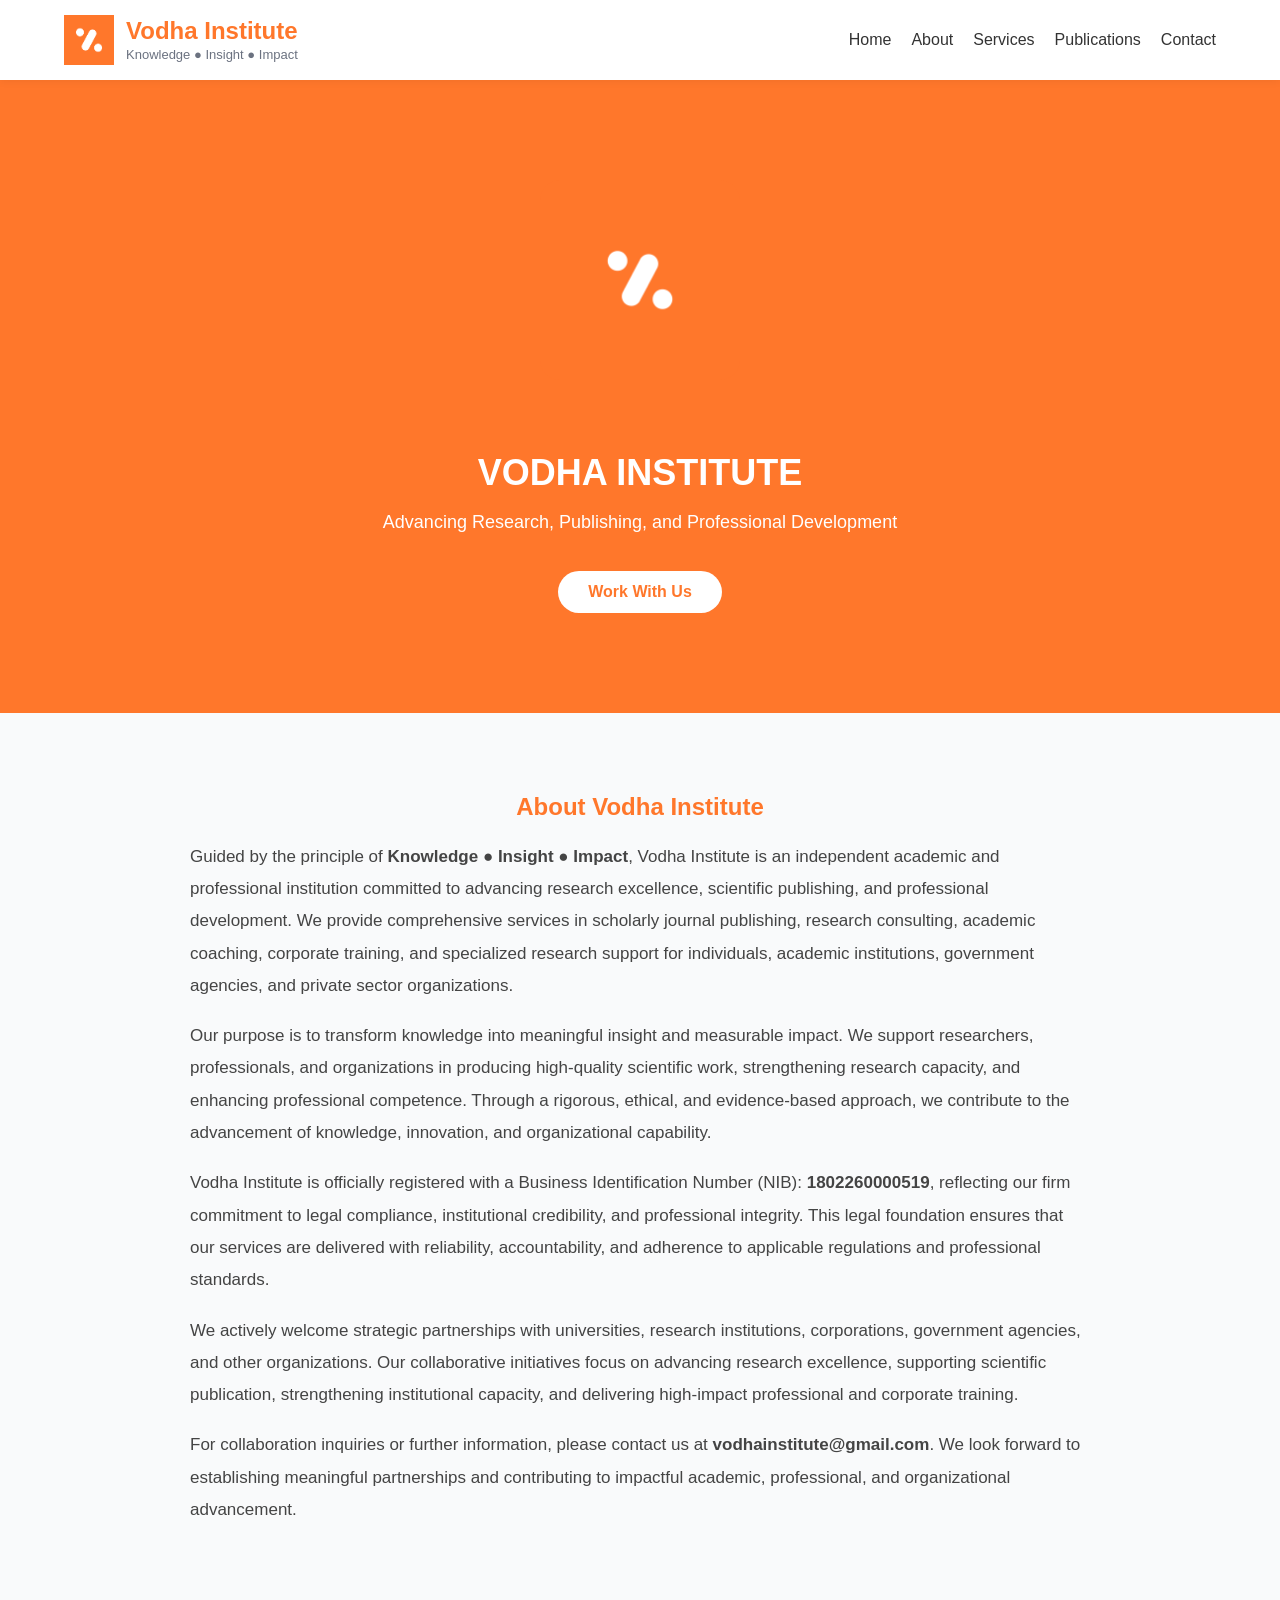
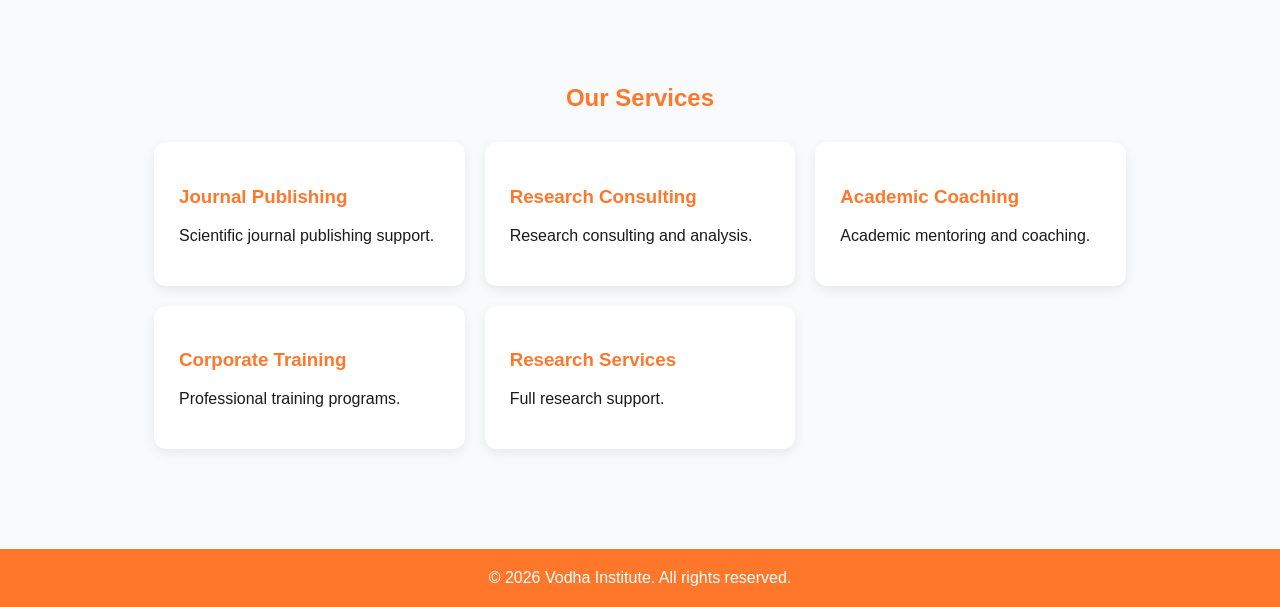
==== index.html @ 7dea30b2 "Update index.html" ====
<!DOCTYPE html>
<html lang="en">

<head>

<meta charset="UTF-8">
<meta name="viewport" content="width=device-width, initial-scale=1.0">

<title>Vodha Institute</title>

<style>

:root{
--primary:#ff772b;
--primary-light:#ff9a5c;
--light:#f9fafb;
--gray:#6b7280;
}

*{
box-sizing:border-box;
}

body{
margin:0;
font-family:'Segoe UI',sans-serif;
background:var(--light);
color:#1a1a1a;
overflow-x:hidden;
}

/* HEADER */

header{
background:white;
padding:15px 5%;
display:flex;
justify-content:space-between;
align-items:center;
box-shadow:0 2px 8px rgba(0,0,0,0.05);
position:sticky;
top:0;
z-index:1000;
}

.logo{
display:flex;
align-items:center;
gap:12px;
}

.logo img{
height:50px;
}

.logo-text span{
font-size:24px;
font-weight:bold;
color:var(--primary);
}

.logo-text small{
font-size:13px;
color:var(--gray);
}

/* NAV */

nav{
display:flex;
gap:20px;
}

nav a{
text-decoration:none;
color:#333;
font-weight:500;
transition:0.3s;
}

nav a:hover{
color:var(--primary);
}

/* MOBILE MENU */

.menu-toggle{
display:none;
font-size:28px;
cursor:pointer;
color:var(--primary);
}

@media(max-width:768px){

.menu-toggle{
display:block;
}

nav{
position:absolute;
top:70px;
right:20px;
background:white;
flex-direction:column;
width:220px;
border-radius:10px;
box-shadow:0 8px 25px rgba(0,0,0,0.15);
max-height:0;
overflow:hidden;
opacity:0;
transition:0.3s;
}

nav.show{
max-height:400px;
opacity:1;
}

nav a{
padding:12px;
border-bottom:1px solid #eee;
}

}

/* HERO */

.hero{

background:#ff772b;

color:white;

text-align:center;

padding:100px 20px;

}

.hero-logo{

width:200px;

margin-bottom:38px;

background:#ff772b;

padding:38px;

border-radius:20px;

}
.hero h1{
font-size:36px;
margin-bottom:10px;
}

.hero p{
font-size:18px;
}

.hero-btn{
display:inline-block;
margin-top:20px;
padding:12px 30px;
background:white;
color:var(--primary);
border-radius:30px;
text-decoration:none;
font-weight:bold;
transition:0.3s;
}

.hero-btn:hover{
transform:translateY(-3px);
box-shadow:0 8px 20px rgba(0,0,0,0.2);
}

/* SECTION */

.section{
padding:60px 5%;
max-width:1100px;
margin:auto;
}

/* ABOUT */

.about{
max-width:900px;
margin:auto;
text-align:left;
line-height:1.9;
color:#444;
font-size:17px;
}

.about p{
margin-bottom:18px;
}

/* SERVICES */

.cards{
display:grid;
grid-template-columns:repeat(auto-fit,minmax(250px,1fr));
gap:20px;
margin-top:30px;
}

.card{
background:white;
padding:25px;
border-radius:12px;
box-shadow:0 4px 12px rgba(0,0,0,0.08);
transition:0.3s;
}

.card:hover{
transform:translateY(-5px);
box-shadow:0 10px 25px rgba(0,0,0,0.15);
}

.card h3{
color:var(--primary);
}

/* FOOTER */

footer{
background:var(--primary);
color:white;
text-align:center;
padding:20px;
margin-top:40px;
}

</style>

</head>

<body>

<header>

<div class="logo">

<img src="VA_20260221_163725_0004.png">

<div class="logo-text">

<span>Vodha Institute</span><br>

<small>Knowledge ● Insight ● Impact</small>

</div>

</div>

<div class="menu-toggle" onclick="toggleMenu()">☰</div>

<nav id="navMenu">

<a href="index.html">Home</a>

<a href="about.html">About</a>

<a href="services.html">Services</a>

<a href="publications.html">Publications</a>

<a href="contact.html">Contact</a>

</nav>

</header>


<!-- HERO -->

<section class="hero">

<img src="VA_20260221_163725_0004.png" class="hero-logo">

<h1>VODHA INSTITUTE</h1>

<p>Advancing Research, Publishing, and Professional Development</p>

<a href="services.html" class="hero-btn">Work With Us</a>

</section>


<!-- ABOUT -->

<section class="section">

<h2 style="text-align:center;color:#ff772b;">About Vodha Institute</h2>

<div class="about">

<p>
Guided by the principle of <strong>Knowledge ● Insight ● Impact</strong>, Vodha Institute is an independent academic and professional institution committed to advancing research excellence, scientific publishing, and professional development. We provide comprehensive services in scholarly journal publishing, research consulting, academic coaching, corporate training, and specialized research support for individuals, academic institutions, government agencies, and private sector organizations.
</p>

<p>
Our purpose is to transform knowledge into meaningful insight and measurable impact. We support researchers, professionals, and organizations in producing high-quality scientific work, strengthening research capacity, and enhancing professional competence. Through a rigorous, ethical, and evidence-based approach, we contribute to the advancement of knowledge, innovation, and organizational capability.
</p>

<p>
Vodha Institute is officially registered with a Business Identification Number (NIB): <strong>1802260000519</strong>, reflecting our firm commitment to legal compliance, institutional credibility, and professional integrity. This legal foundation ensures that our services are delivered with reliability, accountability, and adherence to applicable regulations and professional standards.
</p>

<p>
We actively welcome strategic partnerships with universities, research institutions, corporations, government agencies, and other organizations. Our collaborative initiatives focus on advancing research excellence, supporting scientific publication, strengthening institutional capacity, and delivering high-impact professional and corporate training.
</p>

<p>
For collaboration inquiries or further information, please contact us at <strong>vodhainstitute@gmail.com</strong>. We look forward to establishing meaningful partnerships and contributing to impactful academic, professional, and organizational advancement.
</p>

</div>


</section>


<!-- SERVICES -->

<section class="section">

<h2 style="text-align:center;color:#ff772b;">Our Services</h2>

<div class="cards">

<div class="card">
<h3>Journal Publishing</h3>
<p>Scientific journal publishing support.</p>
</div>

<div class="card">
<h3>Research Consulting</h3>
<p>Research consulting and analysis.</p>
</div>

<div class="card">
<h3>Academic Coaching</h3>
<p>Academic mentoring and coaching.</p>
</div>

<div class="card">
<h3>Corporate Training</h3>
<p>Professional training programs.</p>
</div>

<div class="card">
<h3>Research Services</h3>
<p>Full research support.</p>
</div>

</div>

</section>


<footer>

© 2026 Vodha Institute. All rights reserved.

</footer>


<script>

function toggleMenu(){

document.getElementById("navMenu").classList.toggle("show");

}

</script>


</body>
</html>
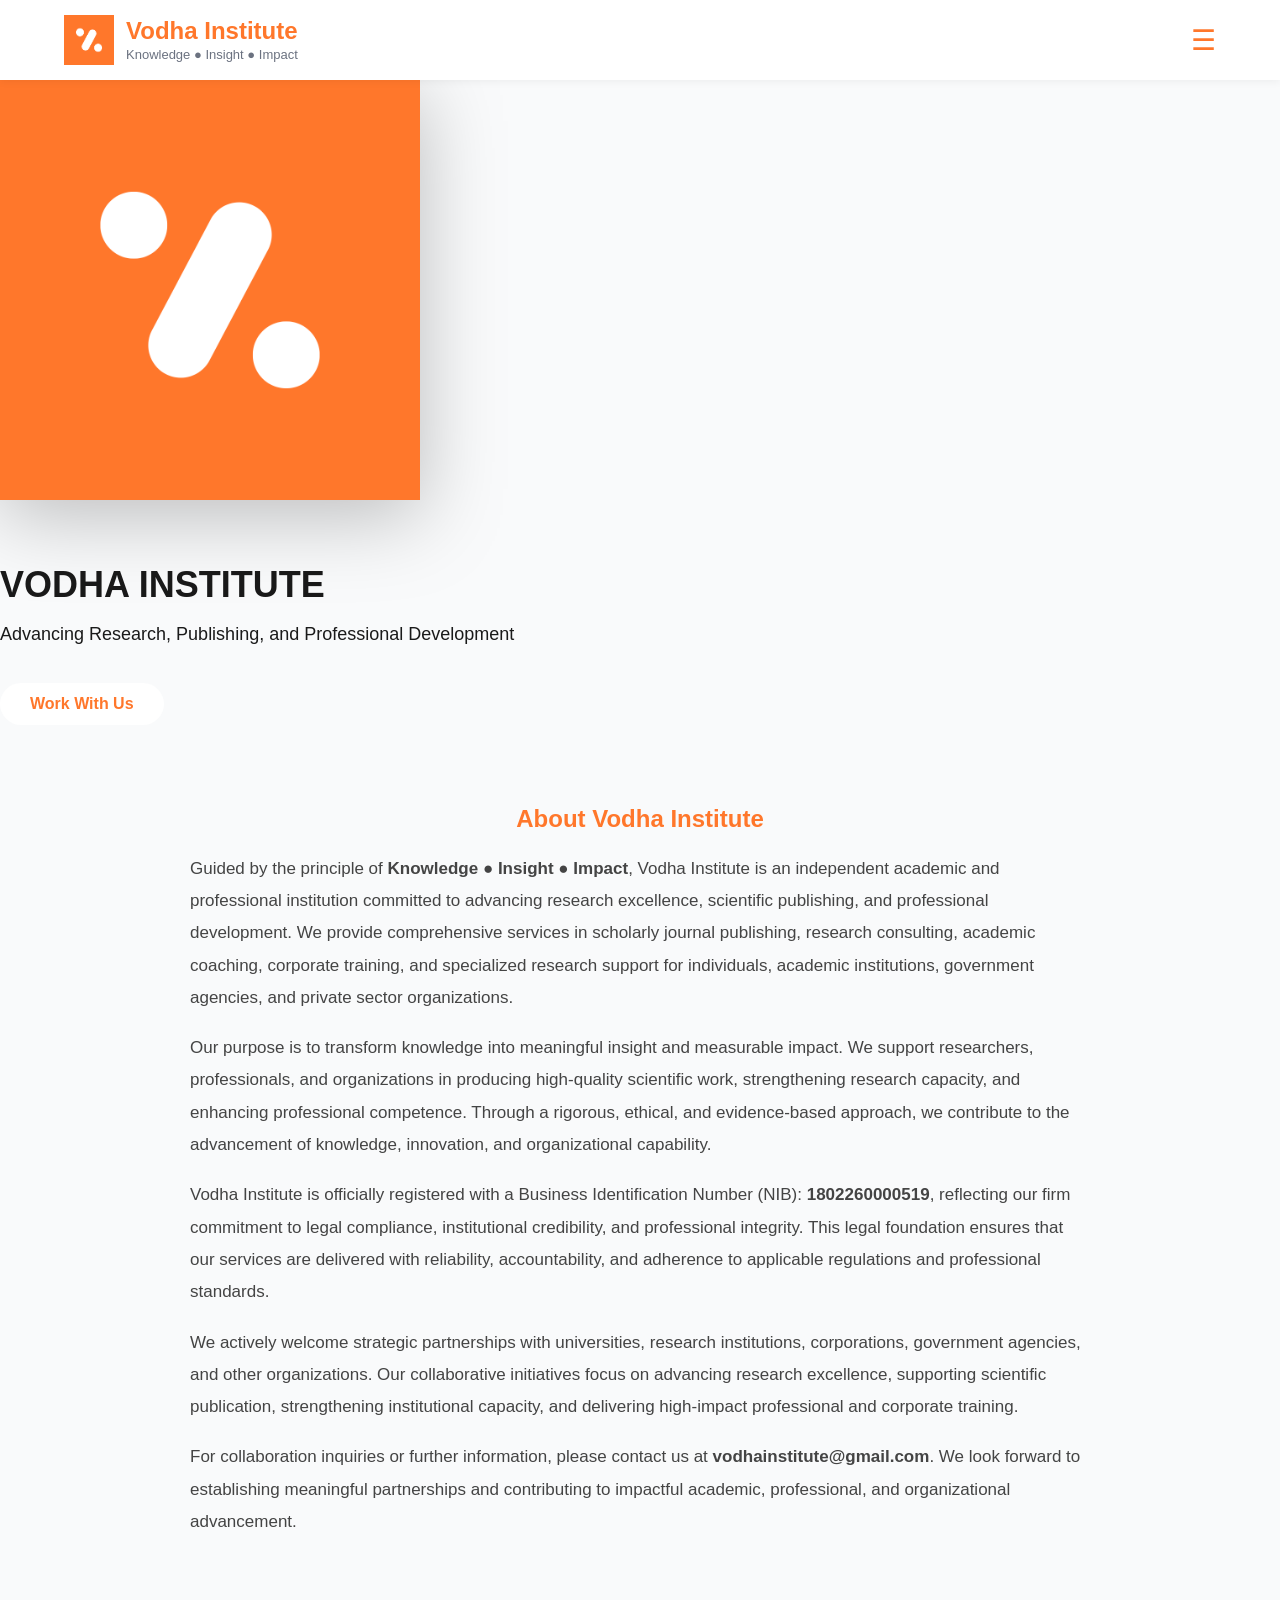
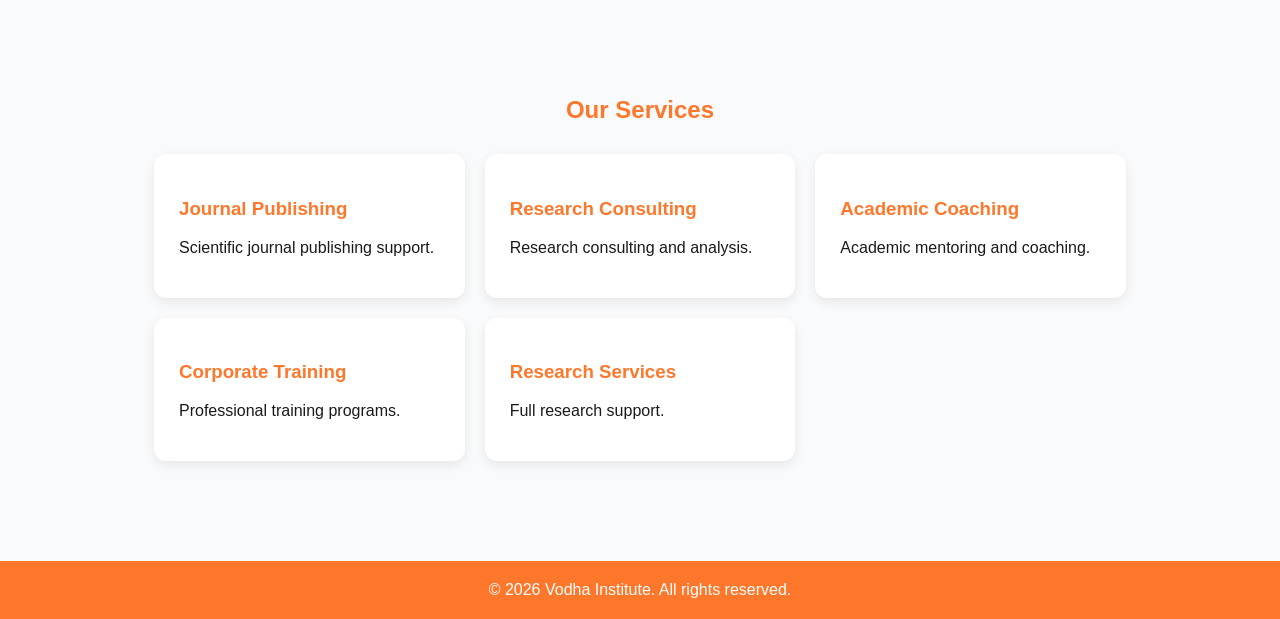
==== commit 1122c85f: "Update index.html" ====
--- a/index.html
+++ b/index.html
@@ -91,7 +91,11 @@
 color:var(--primary);
 }
 
-@media(max-width:768px){
+.hero-logo{
+
+width:240px;
+
+}
 
 .menu-toggle{
 display:block;
@@ -140,17 +144,16 @@
 
 .hero-logo{
 
-width:200px;
-
-margin-bottom:38px;
-
-background:#ff772b;
-
-padding:38px;
-
-border-radius:20px;
-
-}
+width:420px;
+
+max-width:90%;
+
+margin-bottom:30px;
+
+filter:drop-shadow(0 15px 40px rgba(0,0,0,0.25));
+
+}
+  
 .hero h1{
 font-size:36px;
 margin-bottom:10px;
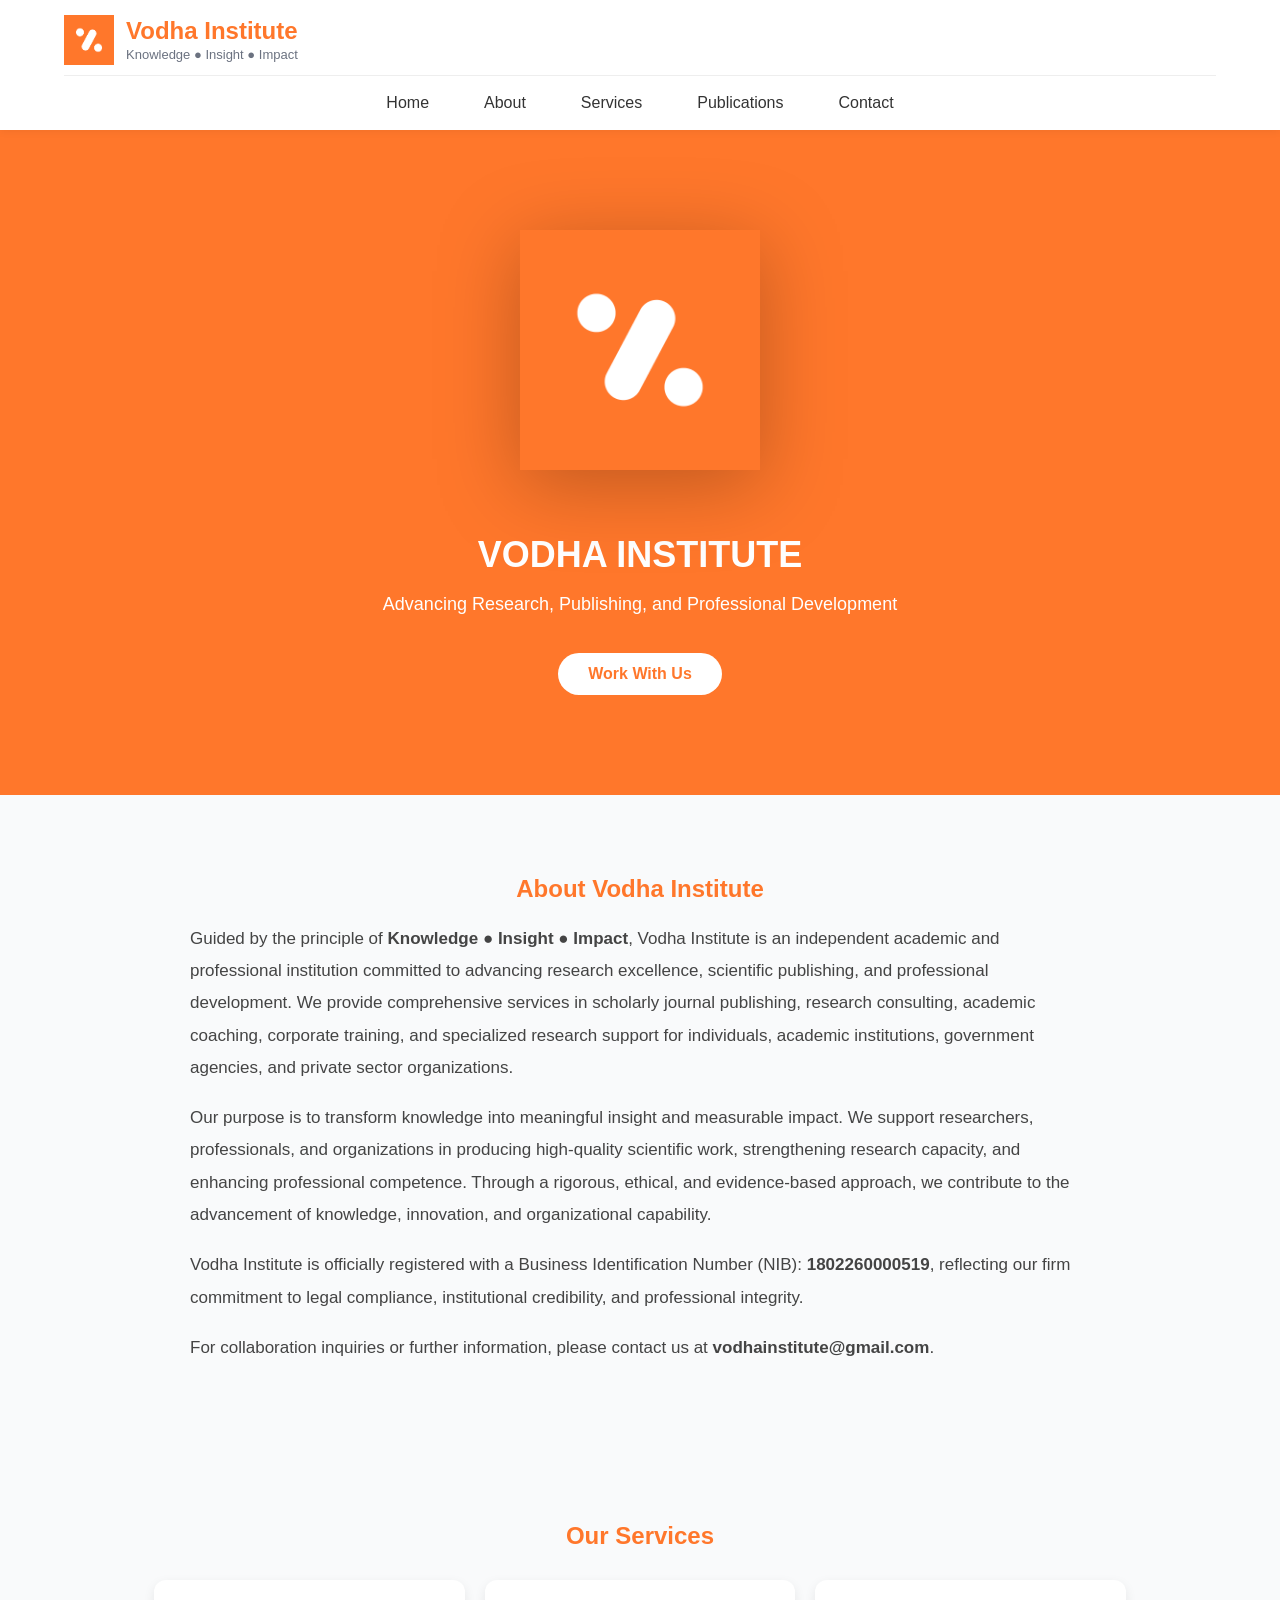
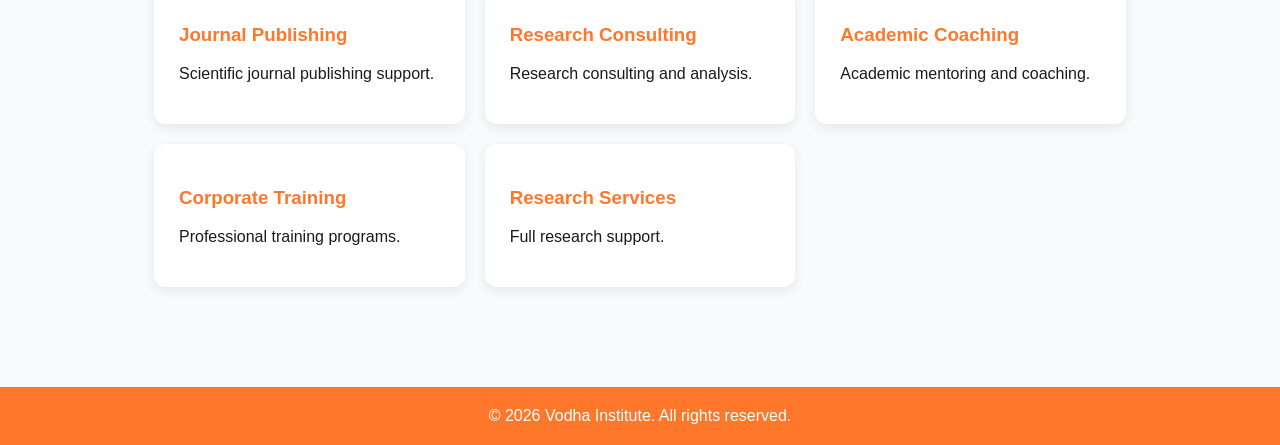
==== commit f0db4ea8: "Update index.html" ====
--- a/index.html
+++ b/index.html
@@ -33,20 +33,20 @@
 
 header{
 background:white;
-padding:15px 5%;
-display:flex;
-justify-content:space-between;
-align-items:center;
+padding:15px 5% 0 5%;
 box-shadow:0 2px 8px rgba(0,0,0,0.05);
 position:sticky;
 top:0;
 z-index:1000;
 }
 
+/* LOGO AREA */
+
 .logo{
 display:flex;
 align-items:center;
 gap:12px;
+margin-bottom:10px;
 }
 
 .logo img{
@@ -64,87 +64,66 @@
 color:var(--gray);
 }
 
-/* NAV */
+/* MENU DI BAWAH LOGO */
 
 nav{
 display:flex;
-gap:20px;
+justify-content:center;
+gap:35px;
+padding:12px 0;
+border-top:1px solid #eee;
 }
 
 nav a{
 text-decoration:none;
 color:#333;
 font-weight:500;
+padding:6px 10px;
+border-radius:6px;
 transition:0.3s;
 }
 
 nav a:hover{
+background:#fff3ec;
 color:var(--primary);
 }
 
 /* MOBILE MENU */
 
-.menu-toggle{
-display:none;
-font-size:28px;
-cursor:pointer;
-color:var(--primary);
+@media(max-width:768px){
+
+nav{
+overflow-x:auto;
+white-space:nowrap;
+justify-content:flex-start;
+gap:20px;
+padding-left:10px;
+}
+
+nav a{
+flex:0 0 auto;
+font-size:14px;
+}
+
+}
+
+/* HERO */
+
+.hero{
+
+background:#ff772b;
+
+color:white;
+
+text-align:center;
+
+padding:100px 20px;
+
 }
 
 .hero-logo{
 
 width:240px;
-
-}
-
-.menu-toggle{
-display:block;
-}
-
-nav{
-position:absolute;
-top:70px;
-right:20px;
-background:white;
-flex-direction:column;
-width:220px;
-border-radius:10px;
-box-shadow:0 8px 25px rgba(0,0,0,0.15);
-max-height:0;
-overflow:hidden;
-opacity:0;
-transition:0.3s;
-}
-
-nav.show{
-max-height:400px;
-opacity:1;
-}
-
-nav a{
-padding:12px;
-border-bottom:1px solid #eee;
-}
-
-}
-
-/* HERO */
-
-.hero{
-
-background:#ff772b;
-
-color:white;
-
-text-align:center;
-
-padding:100px 20px;
-
-}
-
-.hero-logo{
-
-width:420px;
 
 max-width:90%;
 
@@ -261,9 +240,7 @@
 
 </div>
 
-<div class="menu-toggle" onclick="toggleMenu()">☰</div>
-
-<nav id="navMenu">
+<nav>
 
 <a href="index.html">Home</a>
 
@@ -312,19 +289,14 @@
 </p>
 
 <p>
-Vodha Institute is officially registered with a Business Identification Number (NIB): <strong>1802260000519</strong>, reflecting our firm commitment to legal compliance, institutional credibility, and professional integrity. This legal foundation ensures that our services are delivered with reliability, accountability, and adherence to applicable regulations and professional standards.
+Vodha Institute is officially registered with a Business Identification Number (NIB): <strong>1802260000519</strong>, reflecting our firm commitment to legal compliance, institutional credibility, and professional integrity.
 </p>
 
 <p>
-We actively welcome strategic partnerships with universities, research institutions, corporations, government agencies, and other organizations. Our collaborative initiatives focus on advancing research excellence, supporting scientific publication, strengthening institutional capacity, and delivering high-impact professional and corporate training.
+For collaboration inquiries or further information, please contact us at <strong>vodhainstitute@gmail.com</strong>.
 </p>
 
-<p>
-For collaboration inquiries or further information, please contact us at <strong>vodhainstitute@gmail.com</strong>. We look forward to establishing meaningful partnerships and contributing to impactful academic, professional, and organizational advancement.
-</p>
-
-</div>
-
+</div>
 
 </section>
 
@@ -374,16 +346,5 @@
 </footer>
 
 
-<script>
-
-function toggleMenu(){
-
-document.getElementById("navMenu").classList.toggle("show");
-
-}
-
-</script>
-
-
 </body>
 </html>
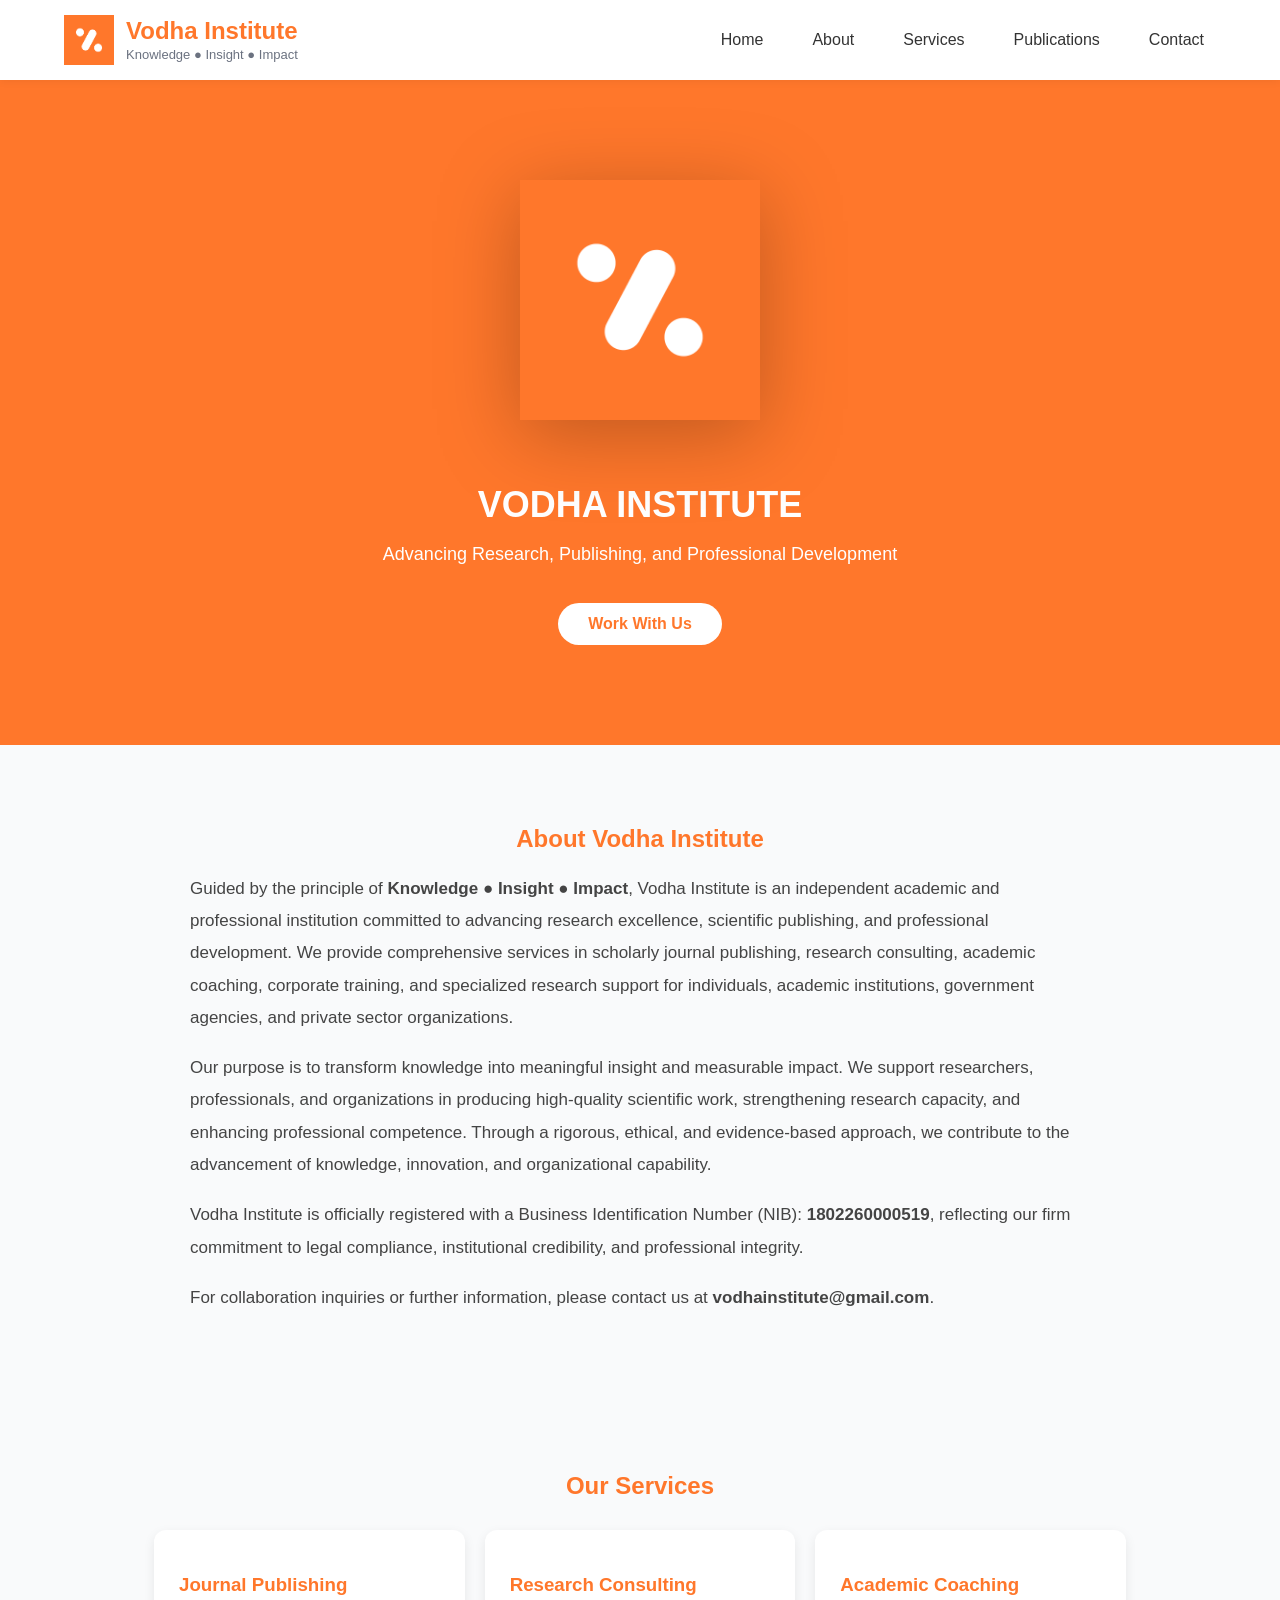
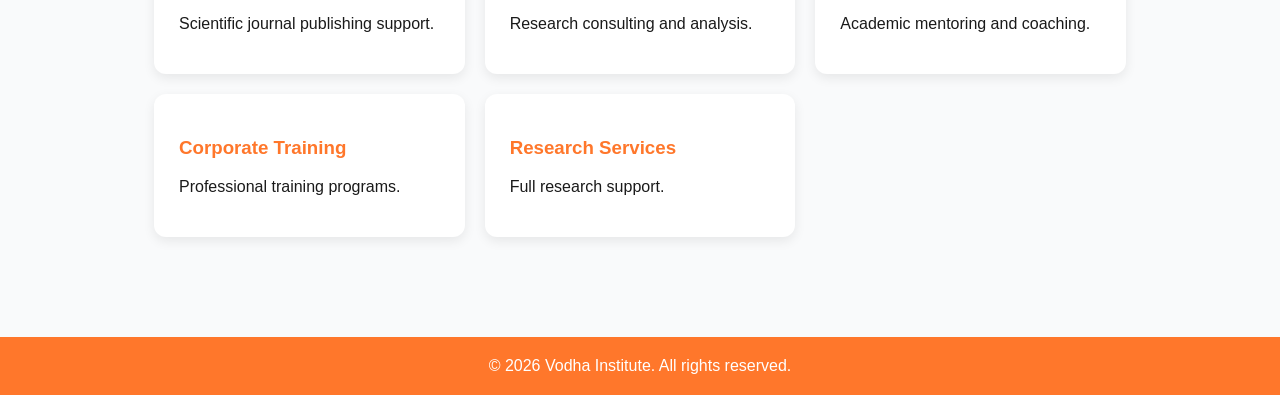
==== commit 462fda64: "Update index.html" ====
--- a/index.html
+++ b/index.html
@@ -33,20 +33,21 @@
 
 header{
 background:white;
-padding:15px 5% 0 5%;
+padding:15px 5%;
+display:flex;
+justify-content:space-between;
+align-items:center;
+flex-wrap:wrap;
 box-shadow:0 2px 8px rgba(0,0,0,0.05);
 position:sticky;
 top:0;
 z-index:1000;
 }
 
-/* LOGO AREA */
-
 .logo{
 display:flex;
 align-items:center;
 gap:12px;
-margin-bottom:10px;
 }
 
 .logo img{
@@ -64,21 +65,18 @@
 color:var(--gray);
 }
 
-/* MENU DI BAWAH LOGO */
+/* NAVIGATION — sama seperti About */
 
 nav{
 display:flex;
-justify-content:center;
-gap:35px;
-padding:12px 0;
-border-top:1px solid #eee;
+gap:25px;
 }
 
 nav a{
 text-decoration:none;
 color:#333;
 font-weight:500;
-padding:6px 10px;
+padding:8px 12px;
 border-radius:6px;
 transition:0.3s;
 }
@@ -88,21 +86,24 @@
 color:var(--primary);
 }
 
-/* MOBILE MENU */
+/* MOBILE */
 
 @media(max-width:768px){
 
+header{
+flex-direction:column;
+align-items:flex-start;
+}
+
 nav{
+width:100%;
 overflow-x:auto;
 white-space:nowrap;
-justify-content:flex-start;
-gap:20px;
-padding-left:10px;
+margin-top:10px;
 }
 
 nav a{
-flex:0 0 auto;
-font-size:14px;
+display:inline-block;
 }
 
 }
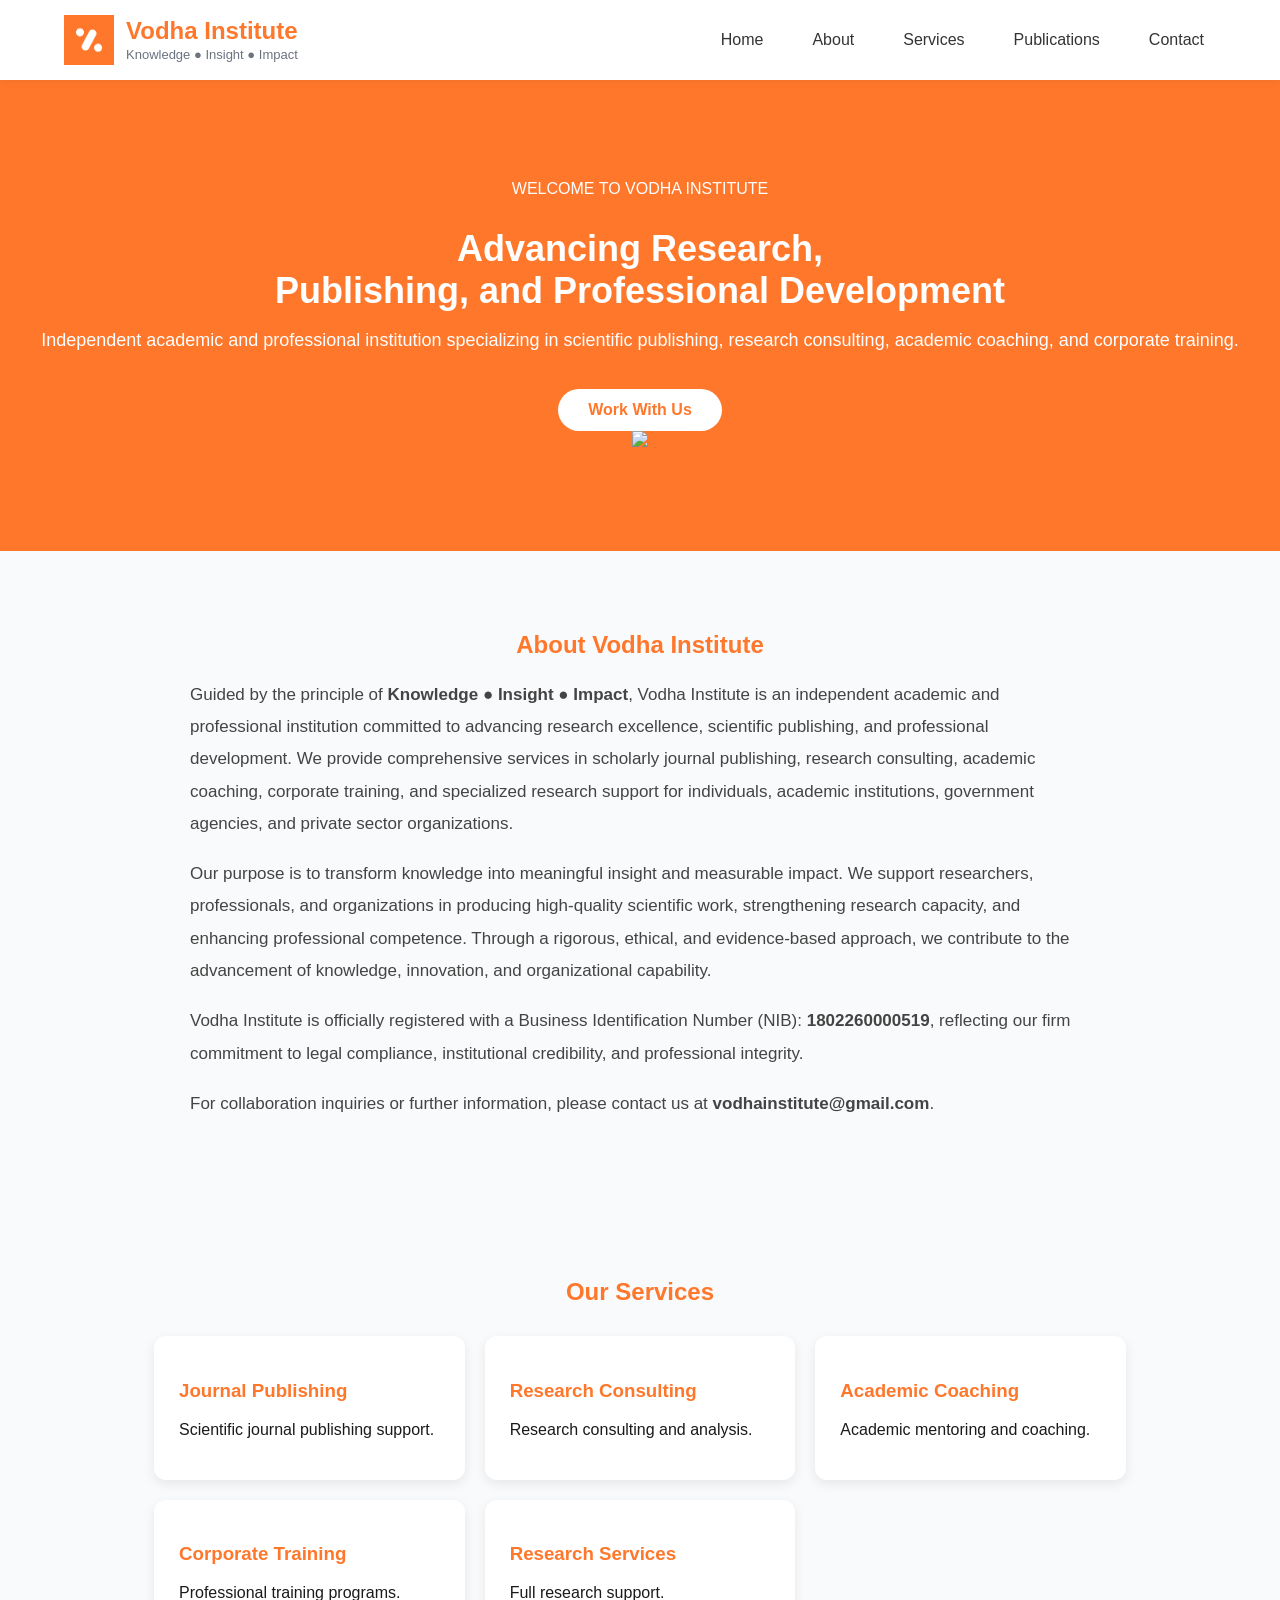
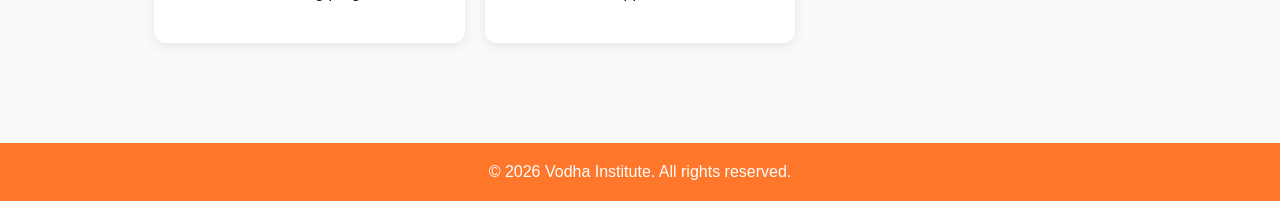
==== commit 842536ce: "Update index.html" ====
--- a/index.html
+++ b/index.html
@@ -262,13 +262,37 @@
 
 <section class="hero">
 
-<img src="VA_20260221_163725_0004.png" class="hero-logo">
-
-<h1>VODHA INSTITUTE</h1>
-
-<p>Advancing Research, Publishing, and Professional Development</p>
-
-<a href="services.html" class="hero-btn">Work With Us</a>
+<div class="hero-container">
+
+<div class="hero-text">
+
+<div class="hero-badge">
+WELCOME TO VODHA INSTITUTE
+</div>
+
+<h1>
+Advancing Research,<br>
+Publishing, and Professional Development
+</h1>
+
+<p>
+Independent academic and professional institution specializing in scientific publishing,
+research consulting, academic coaching, and corporate training.
+</p>
+
+<a href="services.html" class="hero-btn">
+Work With Us
+</a>
+
+</div>
+
+<div class="hero-image">
+
+<img src="file_000000000d4487209b2a8c4....jpg">
+
+</div>
+
+</div>
 
 </section>
 
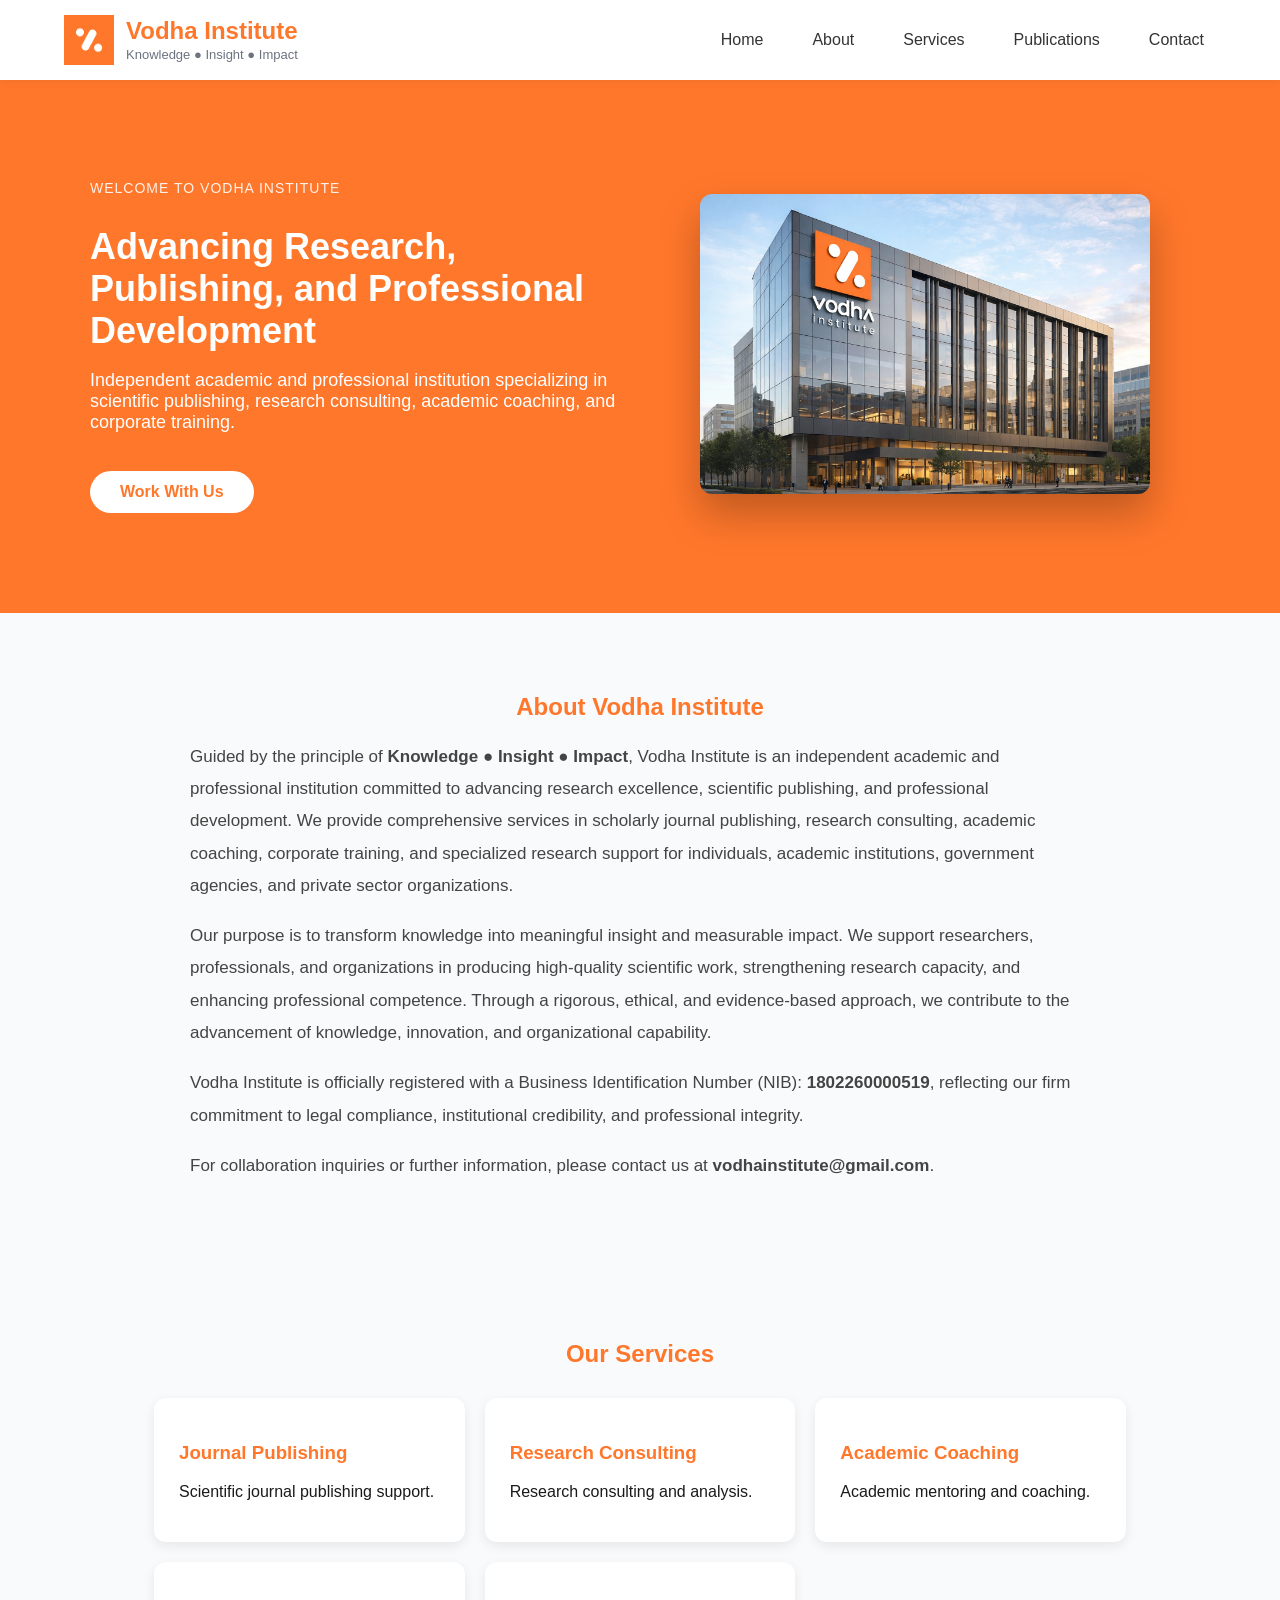
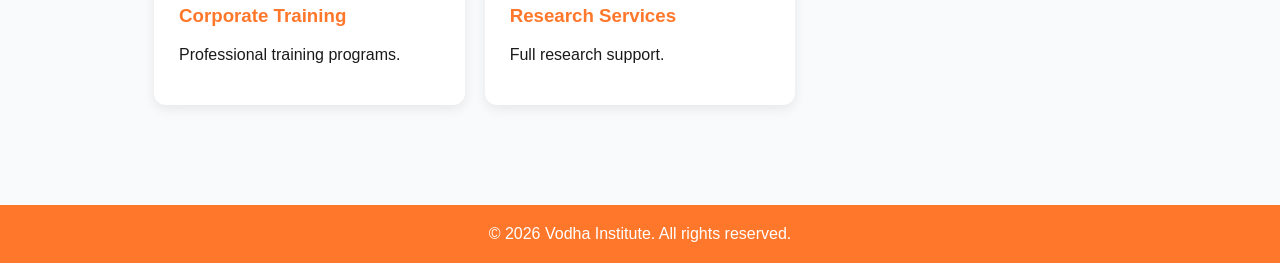
==== commit 175f90b9: "Update index.html" ====
--- a/index.html
+++ b/index.html
@@ -160,6 +160,59 @@
 box-shadow:0 8px 20px rgba(0,0,0,0.2);
 }
 
+/* HERO LAYOUT — TAMBAHAN SAJA */
+
+.hero-container{
+display:flex;
+align-items:center;
+justify-content:space-between;
+gap:40px;
+max-width:1100px;
+margin:auto;
+flex-wrap:wrap;
+}
+
+.hero-text{
+flex:1;
+min-width:300px;
+text-align:left;
+}
+
+.hero-image{
+flex:1;
+min-width:300px;
+text-align:center;
+}
+
+.hero-image img{
+width:100%;
+max-width:450px;
+border-radius:12px;
+box-shadow:0 20px 40px rgba(0,0,0,0.25);
+}
+
+.hero-badge{
+font-size:14px;
+letter-spacing:1px;
+margin-bottom:10px;
+opacity:0.9;
+}
+
+/* MOBILE */
+
+@media(max-width:768px){
+
+.hero-container{
+flex-direction:column;
+text-align:center;
+}
+
+.hero-text{
+text-align:center;
+}
+
+}
+
 /* SECTION */
 
 .section{
@@ -286,14 +339,11 @@
 
 </div>
 
+
 <div class="hero-image">
-
-<img src="file_000000000d4487209b2a8c4....jpg">
-
-</div>
-
-</div>
-
+<img src="BUILD.png" alt="Vodha Institute Building">
+</div>
+  
 </section>
 
 
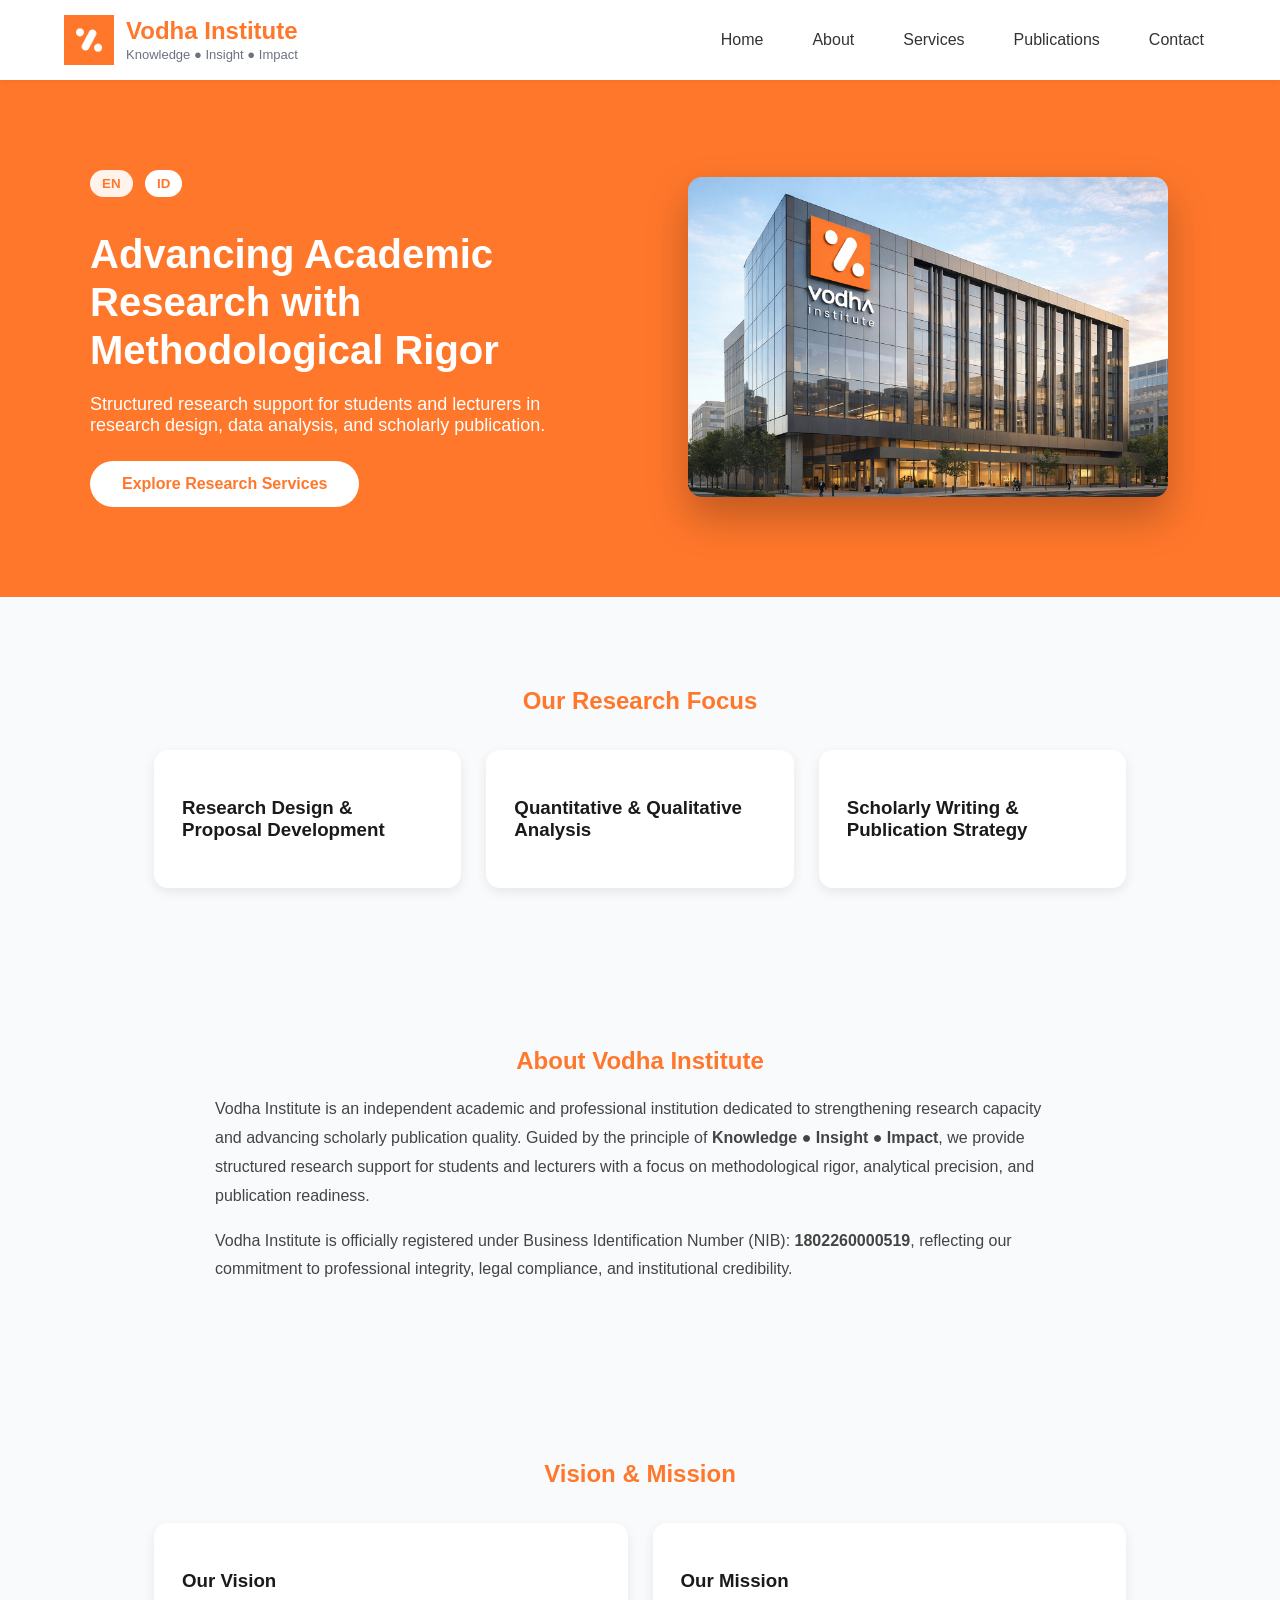
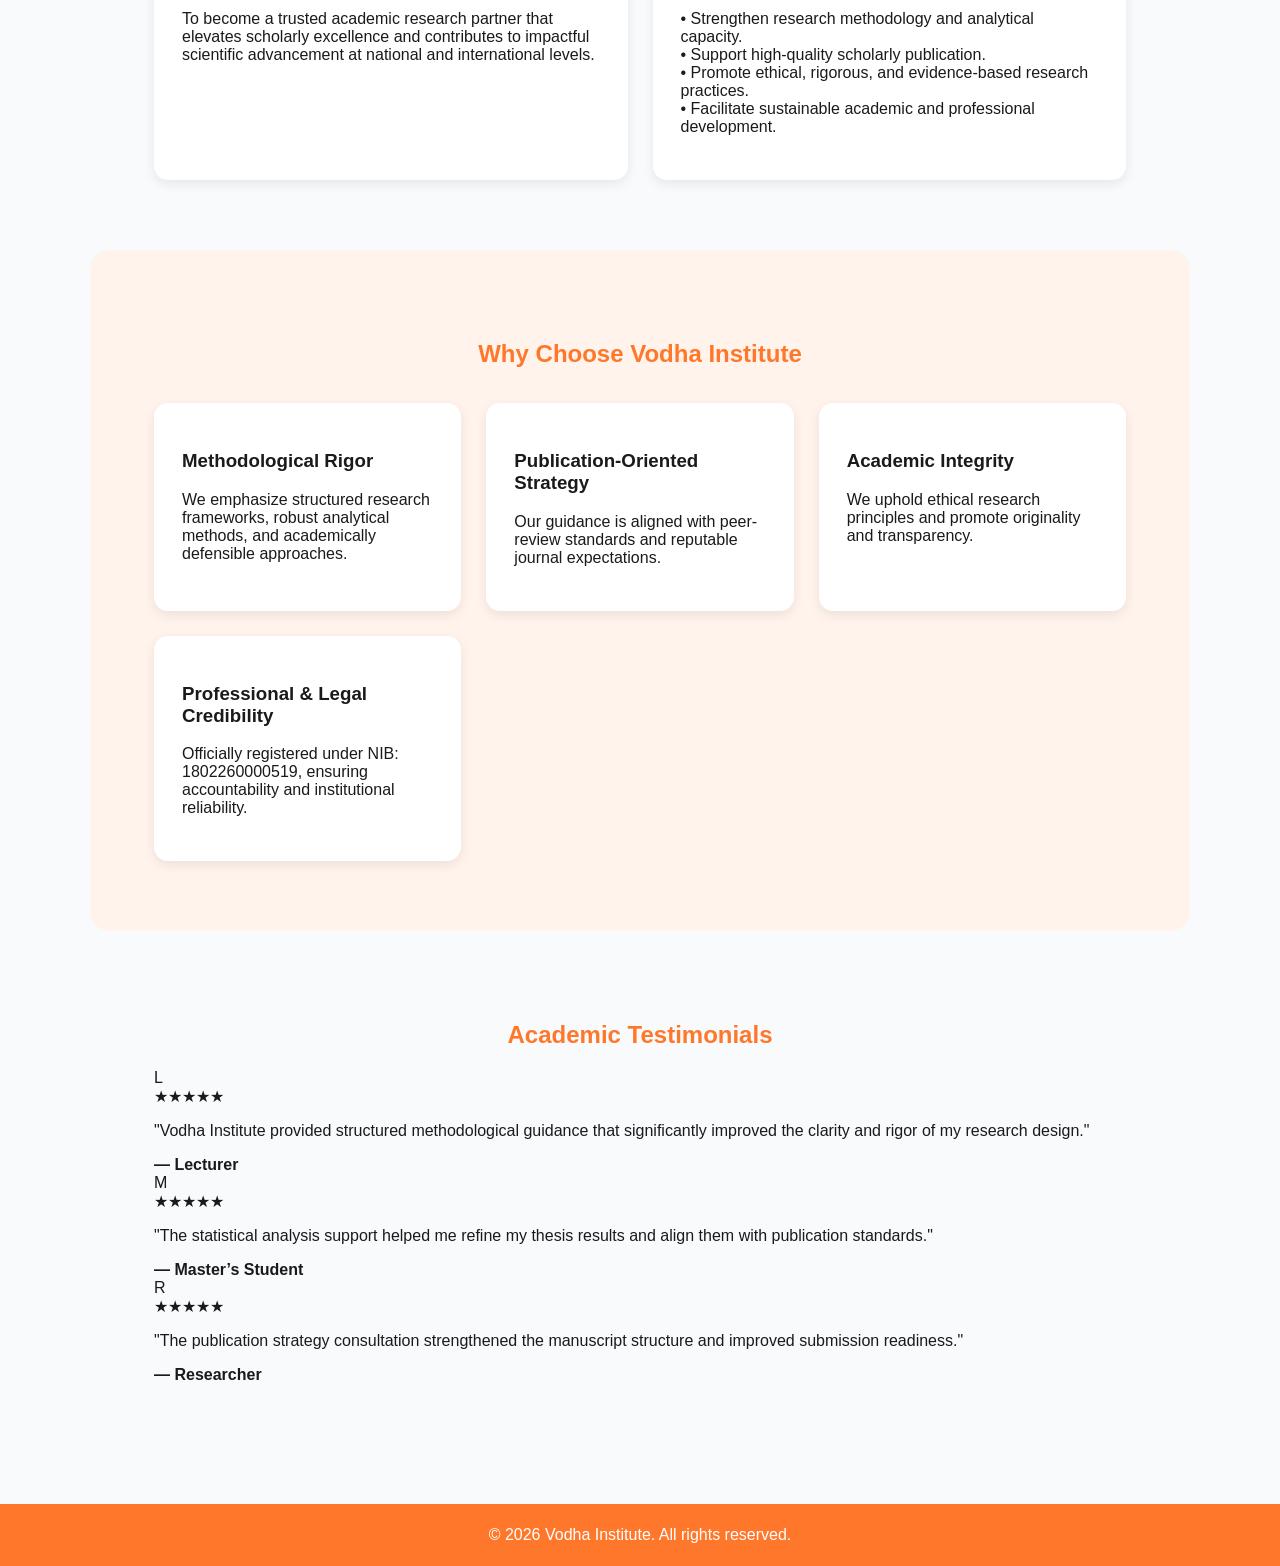
==== commit 4d4b142f: "Update index.html" ====
--- a/index.html
+++ b/index.html
@@ -5,31 +5,26 @@
 
 <meta charset="UTF-8">
 <meta name="viewport" content="width=device-width, initial-scale=1.0">
-
 <title>Vodha Institute</title>
 
 <style>
 
 :root{
 --primary:#ff772b;
---primary-light:#ff9a5c;
 --light:#f9fafb;
 --gray:#6b7280;
 }
 
-*{
-box-sizing:border-box;
-}
+*{box-sizing:border-box;}
 
 body{
 margin:0;
 font-family:'Segoe UI',sans-serif;
 background:var(--light);
 color:#1a1a1a;
-overflow-x:hidden;
-}
-
-/* HEADER */
+}
+
+/* HEADER (TIDAK DIUBAH) */
 
 header{
 background:white;
@@ -50,9 +45,7 @@
 gap:12px;
 }
 
-.logo img{
-height:50px;
-}
+.logo img{height:50px;}
 
 .logo-text span{
 font-size:24px;
@@ -64,8 +57,6 @@
 font-size:13px;
 color:var(--gray);
 }
-
-/* NAVIGATION — sama seperti About */
 
 nav{
 display:flex;
@@ -78,7 +69,6 @@
 font-weight:500;
 padding:8px 12px;
 border-radius:6px;
-transition:0.3s;
 }
 
 nav a:hover{
@@ -86,96 +76,48 @@
 color:var(--primary);
 }
 
-/* MOBILE */
-
-@media(max-width:768px){
-
-header{
-flex-direction:column;
-align-items:flex-start;
-}
-
-nav{
-width:100%;
-overflow-x:auto;
-white-space:nowrap;
-margin-top:10px;
-}
-
-nav a{
-display:inline-block;
-}
-
-}
-
 /* HERO */
 
 .hero{
-
 background:#ff772b;
-
 color:white;
-
-text-align:center;
-
-padding:100px 20px;
-
-}
-
-.hero-logo{
-
-width:240px;
-
-max-width:90%;
-
-margin-bottom:30px;
-
-filter:drop-shadow(0 15px 40px rgba(0,0,0,0.25));
-
-}
-  
+padding:90px 5%;
+}
+
+.hero-container{
+display:flex;
+align-items:center;
+justify-content:space-between;
+gap:50px;
+max-width:1100px;
+margin:auto;
+flex-wrap:wrap;
+}
+
+.hero-text{
+flex:1;
+min-width:300px;
+}
+
 .hero h1{
-font-size:36px;
-margin-bottom:10px;
+font-size:40px;
+line-height:1.2;
+margin-bottom:20px;
 }
 
 .hero p{
 font-size:18px;
+margin-bottom:25px;
 }
 
 .hero-btn{
 display:inline-block;
-margin-top:20px;
-padding:12px 30px;
+padding:14px 32px;
 background:white;
 color:var(--primary);
 border-radius:30px;
 text-decoration:none;
 font-weight:bold;
-transition:0.3s;
-}
-
-.hero-btn:hover{
-transform:translateY(-3px);
-box-shadow:0 8px 20px rgba(0,0,0,0.2);
-}
-
-/* HERO LAYOUT — TAMBAHAN SAJA */
-
-.hero-container{
-display:flex;
-align-items:center;
-justify-content:space-between;
-gap:40px;
-max-width:1100px;
-margin:auto;
-flex-wrap:wrap;
-}
-
-.hero-text{
-flex:1;
-min-width:300px;
-text-align:left;
 }
 
 .hero-image{
@@ -186,131 +128,95 @@
 
 .hero-image img{
 width:100%;
-max-width:450px;
-border-radius:12px;
+max-width:480px;
+border-radius:14px;
 box-shadow:0 20px 40px rgba(0,0,0,0.25);
 }
 
-.hero-badge{
-font-size:14px;
-letter-spacing:1px;
-margin-bottom:10px;
-opacity:0.9;
-}
-
-/* MOBILE */
-
-@media(max-width:768px){
-
-.hero-container{
-flex-direction:column;
-text-align:center;
-}
-
-.hero-text{
-text-align:center;
-}
-
+/* LANGUAGE SWITCH */
+
+.lang-switch{
+margin-bottom:15px;
+}
+
+.lang-switch button{
+background:white;
+border:none;
+color:var(--primary);
+padding:6px 12px;
+margin-right:8px;
+border-radius:20px;
+cursor:pointer;
+font-weight:600;
+}
+
+.lang-switch button.active{
+background:#fff3ec;
 }
 
 /* SECTION */
 
 .section{
-padding:60px 5%;
+padding:70px 5%;
 max-width:1100px;
 margin:auto;
 }
-
-/* ABOUT */
-
-.about{
-max-width:900px;
-margin:auto;
-text-align:left;
-line-height:1.9;
-color:#444;
-font-size:17px;
-}
-
-.about p{
-margin-bottom:18px;
-}
-
-/* SERVICES */
 
 .cards{
 display:grid;
 grid-template-columns:repeat(auto-fit,minmax(250px,1fr));
-gap:20px;
-margin-top:30px;
+gap:25px;
+margin-top:35px;
 }
 
 .card{
 background:white;
-padding:25px;
-border-radius:12px;
+padding:28px;
+border-radius:14px;
 box-shadow:0 4px 12px rgba(0,0,0,0.08);
-transition:0.3s;
-}
-
-.card:hover{
-transform:translateY(-5px);
-box-shadow:0 10px 25px rgba(0,0,0,0.15);
-}
-
-.card h3{
-color:var(--primary);
-}
-
-/* FOOTER */
+}
 
 footer{
 background:var(--primary);
 color:white;
 text-align:center;
-padding:20px;
-margin-top:40px;
-}
+padding:22px;
+margin-top:50px;
+}
+
+/* MOBILE */
+
+@media(max-width:768px){
+header{flex-direction:column;align-items:flex-start;}
+nav{width:100%;overflow-x:auto;white-space:nowrap;margin-top:10px;}
+.hero-container{flex-direction:column;text-align:center;}
+}
+
+.hidden{display:none;}
 
 </style>
-
 </head>
 
 <body>
 
 <header>
-
 <div class="logo">
-
 <img src="VA_20260221_163725_0004.png">
-
 <div class="logo-text">
-
 <span>Vodha Institute</span><br>
-
 <small>Knowledge ● Insight ● Impact</small>
-
-</div>
-
+</div>
 </div>
 
 <nav>
-
 <a href="index.html">Home</a>
-
 <a href="about.html">About</a>
-
 <a href="services.html">Services</a>
-
 <a href="publications.html">Publications</a>
-
 <a href="contact.html">Contact</a>
-
 </nav>
-
 </header>
 
-
 <!-- HERO -->
 
 <section class="hero">
@@ -319,107 +225,346 @@
 
 <div class="hero-text">
 
-<div class="hero-badge">
-WELCOME TO VODHA INSTITUTE
-</div>
-
-<h1>
-Advancing Research,<br>
-Publishing, and Professional Development
+<div class="lang-switch">
+<button onclick="setLang('en')" id="btn-en" class="active">EN</button>
+<button onclick="setLang('id')" id="btn-id">ID</button>
+</div>
+
+<h1 class="lang-en">
+Advancing Academic Research with Methodological Rigor
 </h1>
 
-<p>
-Independent academic and professional institution specializing in scientific publishing,
-research consulting, academic coaching, and corporate training.
-</p>
-
-<a href="services.html" class="hero-btn">
-Work With Us
+<h1 class="lang-id hidden">
+Mendorong Riset Akademik dengan Ketelitian Metodologis
+</h1>
+
+<p class="lang-en">
+Structured research support for students and lecturers in research design,
+data analysis, and scholarly publication.
+</p>
+
+<p class="lang-id hidden">
+Pendampingan riset terstruktur bagi mahasiswa dan dosen dalam desain penelitian,
+analisis data, dan publikasi ilmiah.
+</p>
+
+<a href="services.html" class="hero-btn lang-en">
+Explore Research Services
 </a>
 
-</div>
-
+<a href="services.html" class="hero-btn lang-id hidden">
+Lihat Layanan Riset
+</a>
+
+</div>
 
 <div class="hero-image">
-<img src="BUILD.png" alt="Vodha Institute Building">
+<img src="BUILD.png">
+</div>
+
+</div>
+</section>
+
+<!-- RESEARCH FOCUS -->
+
+<section class="section">
+
+<h2 class="lang-en" style="text-align:center;color:#ff772b;">
+Our Research Focus
+</h2>
+
+<h2 class="lang-id hidden" style="text-align:center;color:#ff772b;">
+Fokus Layanan Riset
+</h2>
+
+<div class="cards">
+
+<div class="card">
+<h3 class="lang-en">Research Design & Proposal Development</h3>
+<h3 class="lang-id hidden">Desain & Proposal Penelitian</h3>
+</div>
+
+<div class="card">
+<h3 class="lang-en">Quantitative & Qualitative Analysis</h3>
+<h3 class="lang-id hidden">Analisis Kuantitatif & Kualitatif</h3>
+</div>
+
+<div class="card">
+<h3 class="lang-en">Scholarly Writing & Publication Strategy</h3>
+<h3 class="lang-id hidden">Penulisan Ilmiah & Strategi Publikasi</h3>
+</div>
+
+</div>
+
+</section>
+
+  <!-- ABOUT SECTION -->
+
+<section class="section">
+
+<h2 class="lang-en" style="text-align:center;color:#ff772b;">
+About Vodha Institute
+</h2>
+
+<h2 class="lang-id hidden" style="text-align:center;color:#ff772b;">
+Tentang Vodha Institute
+</h2>
+
+<div class="about" style="max-width:850px;margin:auto;line-height:1.8;color:#444;">
+
+<p class="lang-en">
+Vodha Institute is an independent academic and professional institution 
+dedicated to strengthening research capacity and advancing scholarly publication quality. 
+Guided by the principle of <strong>Knowledge ● Insight ● Impact</strong>, 
+we provide structured research support for students and lecturers 
+with a focus on methodological rigor, analytical precision, and publication readiness.
+</p>
+
+<p class="lang-id hidden">
+Vodha Institute adalah institusi akademik dan profesional independen 
+yang berfokus pada penguatan kapasitas riset dan peningkatan kualitas publikasi ilmiah. 
+Berlandaskan prinsip <strong>Knowledge ● Insight ● Impact</strong>, 
+kami menyediakan pendampingan riset terstruktur bagi mahasiswa dan dosen 
+dengan pendekatan metodologis yang sistematis, analisis yang presisi, dan kesiapan publikasi.
+</p>
+
+<p class="lang-en">
+Vodha Institute is officially registered under Business Identification Number (NIB): 
+<strong>1802260000519</strong>, reflecting our commitment to professional integrity, 
+legal compliance, and institutional credibility.
+</p>
+
+<p class="lang-id hidden">
+Vodha Institute telah terdaftar secara resmi dengan Nomor Induk Berusaha (NIB): 
+<strong>1802260000519</strong>, sebagai bentuk komitmen terhadap integritas profesional, 
+kepatuhan hukum, dan kredibilitas institusional.
+</p>
+
+</div>
+
+</section>
+
+<!-- VISION & MISSION -->
+
+<section class="section">
+
+<h2 class="lang-en" style="text-align:center;color:#ff772b;">
+Vision & Mission
+</h2>
+
+<h2 class="lang-id hidden" style="text-align:center;color:#ff772b;">
+Visi & Misi
+</h2>
+
+<div class="cards">
+
+<div class="card">
+
+<h3 class="lang-en">Our Vision</h3>
+<h3 class="lang-id hidden">Visi Kami</h3>
+
+<p class="lang-en">
+To become a trusted academic research partner that elevates scholarly excellence 
+and contributes to impactful scientific advancement at national and international levels.
+</p>
+
+<p class="lang-id hidden">
+Menjadi mitra riset akademik terpercaya yang meningkatkan keunggulan ilmiah 
+dan berkontribusi terhadap kemajuan pengetahuan yang berdampak di tingkat nasional maupun internasional.
+</p>
+
+</div>
+
+<div class="card">
+
+<h3 class="lang-en">Our Mission</h3>
+<h3 class="lang-id hidden">Misi Kami</h3>
+
+<p class="lang-en">
+• Strengthen research methodology and analytical capacity.<br>
+• Support high-quality scholarly publication.<br>
+• Promote ethical, rigorous, and evidence-based research practices.<br>
+• Facilitate sustainable academic and professional development.
+</p>
+
+<p class="lang-id hidden">
+• Memperkuat metodologi dan kapasitas analisis penelitian.<br>
+• Mendukung publikasi ilmiah berkualitas tinggi.<br>
+• Mendorong praktik riset yang etis, sistematis, dan berbasis bukti.<br>
+• Memfasilitasi pengembangan akademik dan profesional yang berkelanjutan.
+</p>
+
+</div>
+
+</div>
+
+</section>
+
+
+<!-- WHY CHOOSE US -->
+
+<section class="section" style="background:#fff3ec;border-radius:20px;">
+
+<h2 class="lang-en" style="text-align:center;color:#ff772b;">
+Why Choose Vodha Institute
+</h2>
+
+<h2 class="lang-id hidden" style="text-align:center;color:#ff772b;">
+Mengapa Memilih Vodha Institute
+</h2>
+
+<div class="cards">
+
+<div class="card">
+<h3 class="lang-en">Methodological Rigor</h3>
+<h3 class="lang-id hidden">Ketelitian Metodologis</h3>
+
+<p class="lang-en">
+We emphasize structured research frameworks, robust analytical methods,
+and academically defensible approaches.
+</p>
+
+<p class="lang-id hidden">
+Kami menekankan kerangka penelitian yang sistematis, metode analisis yang kuat,
+serta pendekatan yang dapat dipertanggungjawabkan secara akademik.
+</p>
+</div>
+
+<div class="card">
+<h3 class="lang-en">Publication-Oriented Strategy</h3>
+<h3 class="lang-id hidden">Berorientasi Publikasi</h3>
+
+<p class="lang-en">
+Our guidance is aligned with peer-review standards and reputable journal expectations.
+</p>
+
+<p class="lang-id hidden">
+Pendampingan kami disesuaikan dengan standar peer-review dan ekspektasi jurnal bereputasi.
+</p>
+</div>
+
+<div class="card">
+<h3 class="lang-en">Academic Integrity</h3>
+<h3 class="lang-id hidden">Integritas Akademik</h3>
+
+<p class="lang-en">
+We uphold ethical research principles and promote originality and transparency.
+</p>
+
+<p class="lang-id hidden">
+Kami menjunjung tinggi prinsip etika penelitian serta mendorong orisinalitas dan transparansi.
+</p>
+</div>
+
+<div class="card">
+<h3 class="lang-en">Professional & Legal Credibility</h3>
+<h3 class="lang-id hidden">Kredibilitas Profesional & Legal</h3>
+
+<p class="lang-en">
+Officially registered under NIB: 1802260000519, ensuring accountability and institutional reliability.
+</p>
+
+<p class="lang-id hidden">
+Terdaftar resmi dengan NIB: 1802260000519, menjamin akuntabilitas dan kredibilitas institusional.
+</p>
+</div>
+
+</div>
+
+</section>
+
+<!-- ACADEMIC TESTIMONIALS FIXED -->
+
+<section class="section">
+
+<h2 class="lang-en" style="text-align:center;color:#ff772b;">
+Academic Testimonials
+</h2>
+
+<h2 class="lang-id hidden" style="text-align:center;color:#ff772b;">
+Testimoni Akademik
+</h2>
+
+<div class="testimonial-wrapper">
+
+<div class="testimonial-slide active">
+
+<div class="testimonial-avatar">L</div>
+
+<div class="testimonial-rating">★★★★★</div>
+
+<p class="lang-en">
+"Vodha Institute provided structured methodological guidance that significantly improved the clarity and rigor of my research design."
+</p>
+
+<p class="lang-id hidden">
+"Vodha Institute memberikan pendampingan metodologis yang terstruktur sehingga desain penelitian menjadi lebih sistematis."
+</p>
+
+<strong>— Lecturer</strong>
+
+</div>
+
+
+
+<div class="testimonial-slide">
+
+<div class="testimonial-avatar">M</div>
+
+<div class="testimonial-rating">★★★★★</div>
+
+<p class="lang-en">
+"The statistical analysis support helped me refine my thesis results and align them with publication standards."
+</p>
+
+<p class="lang-id hidden">
+"Pendampingan analisis statistik membantu menyempurnakan hasil tesis sesuai standar publikasi."
+</p>
+
+<strong>— Master’s Student</strong>
+
+</div>
+
+
+
+<div class="testimonial-slide">
+
+<div class="testimonial-avatar">R</div>
+
+<div class="testimonial-rating">★★★★★</div>
+
+<p class="lang-en">
+"The publication strategy consultation strengthened the manuscript structure and improved submission readiness."
+</p>
+
+<p class="lang-id hidden">
+"Konsultasi strategi publikasi memperkuat struktur artikel dan meningkatkan kesiapan submit."
+</p>
+
+<strong>— Researcher</strong>
+
+</div>
+
 </div>
   
 </section>
 
-
-<!-- ABOUT -->
-
-<section class="section">
-
-<h2 style="text-align:center;color:#ff772b;">About Vodha Institute</h2>
-
-<div class="about">
-
-<p>
-Guided by the principle of <strong>Knowledge ● Insight ● Impact</strong>, Vodha Institute is an independent academic and professional institution committed to advancing research excellence, scientific publishing, and professional development. We provide comprehensive services in scholarly journal publishing, research consulting, academic coaching, corporate training, and specialized research support for individuals, academic institutions, government agencies, and private sector organizations.
-</p>
-
-<p>
-Our purpose is to transform knowledge into meaningful insight and measurable impact. We support researchers, professionals, and organizations in producing high-quality scientific work, strengthening research capacity, and enhancing professional competence. Through a rigorous, ethical, and evidence-based approach, we contribute to the advancement of knowledge, innovation, and organizational capability.
-</p>
-
-<p>
-Vodha Institute is officially registered with a Business Identification Number (NIB): <strong>1802260000519</strong>, reflecting our firm commitment to legal compliance, institutional credibility, and professional integrity.
-</p>
-
-<p>
-For collaboration inquiries or further information, please contact us at <strong>vodhainstitute@gmail.com</strong>.
-</p>
-
-</div>
-
-</section>
-
-
-<!-- SERVICES -->
-
-<section class="section">
-
-<h2 style="text-align:center;color:#ff772b;">Our Services</h2>
-
-<div class="cards">
-
-<div class="card">
-<h3>Journal Publishing</h3>
-<p>Scientific journal publishing support.</p>
-</div>
-
-<div class="card">
-<h3>Research Consulting</h3>
-<p>Research consulting and analysis.</p>
-</div>
-
-<div class="card">
-<h3>Academic Coaching</h3>
-<p>Academic mentoring and coaching.</p>
-</div>
-
-<div class="card">
-<h3>Corporate Training</h3>
-<p>Professional training programs.</p>
-</div>
-
-<div class="card">
-<h3>Research Services</h3>
-<p>Full research support.</p>
-</div>
-
-</div>
-
-</section>
-
-
 <footer>
-
 © 2026 Vodha Institute. All rights reserved.
-
 </footer>
 
+<script>
+function setLang(lang){
+document.querySelectorAll('.lang-en').forEach(el=>el.classList.add('hidden'));
+document.querySelectorAll('.lang-id').forEach(el=>el.classList.add('hidden'));
+
+document.querySelectorAll('.lang-'+lang).forEach(el=>el.classList.remove('hidden'));
+
+document.getElementById('btn-en').classList.remove('active');
+document.getElementById('btn-id').classList.remove('active');
+document.getElementById('btn-'+lang).classList.add('active');
+}
+</script>
 
 </body>
 </html>
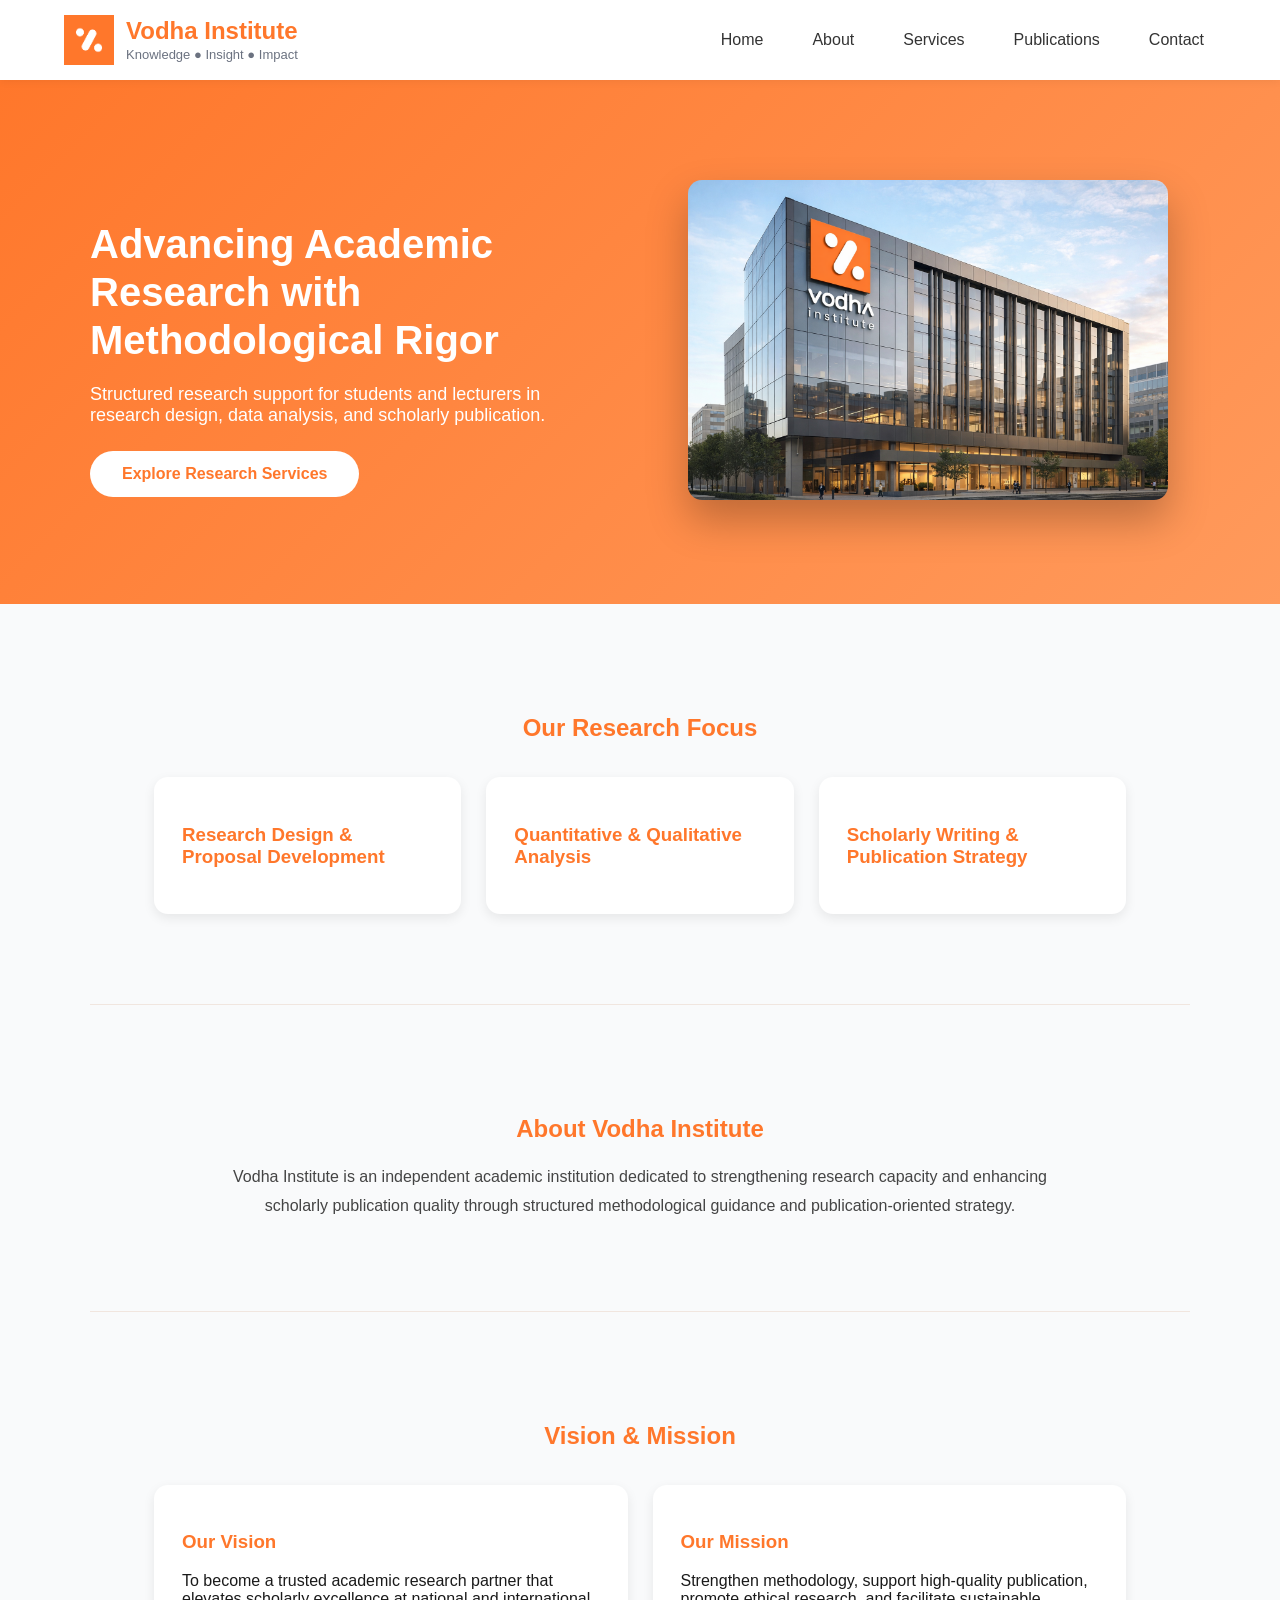
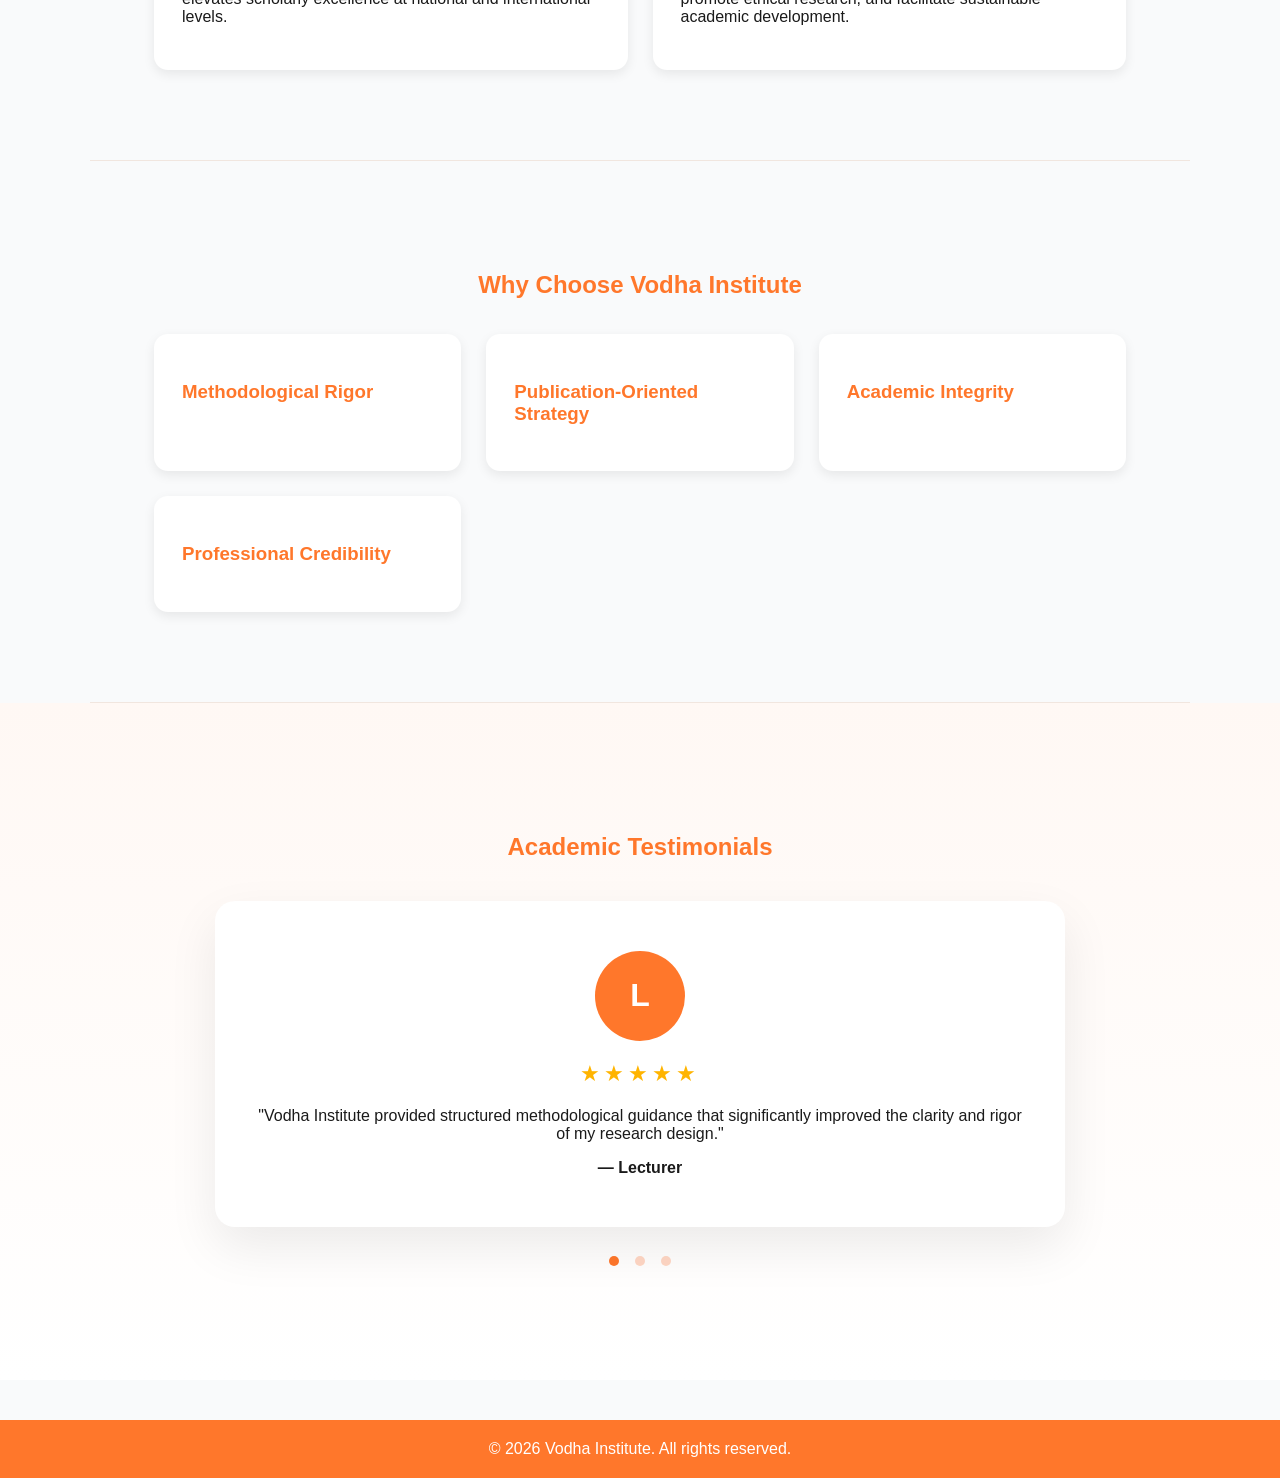
==== commit 72ec5ac4: "Update index.html" ====
--- a/index.html
+++ b/index.html
@@ -1,16 +1,17 @@
 <!DOCTYPE html>
 <html lang="en">
-
 <head>
-
 <meta charset="UTF-8">
 <meta name="viewport" content="width=device-width, initial-scale=1.0">
 <title>Vodha Institute</title>
 
 <style>
 
+/* ================= ROOT ================= */
+
 :root{
 --primary:#ff772b;
+--primary-light:#ff9a5c;
 --light:#f9fafb;
 --gray:#6b7280;
 }
@@ -24,7 +25,7 @@
 color:#1a1a1a;
 }
 
-/* HEADER (TIDAK DIUBAH) */
+/* ================= HEADER ================= */
 
 header{
 background:white;
@@ -39,12 +40,7 @@
 z-index:1000;
 }
 
-.logo{
-display:flex;
-align-items:center;
-gap:12px;
-}
-
+.logo{display:flex;align-items:center;gap:12px;}
 .logo img{height:50px;}
 
 .logo-text span{
@@ -58,10 +54,7 @@
 color:var(--gray);
 }
 
-nav{
-display:flex;
-gap:25px;
-}
+nav{display:flex;gap:25px;}
 
 nav a{
 text-decoration:none;
@@ -76,12 +69,12 @@
 color:var(--primary);
 }
 
-/* HERO */
+/* ================= HERO ================= */
 
 .hero{
-background:#ff772b;
+background:linear-gradient(135deg,var(--primary),var(--primary-light));
 color:white;
-padding:90px 5%;
+padding:100px 5%;
 }
 
 .hero-container{
@@ -94,10 +87,7 @@
 flex-wrap:wrap;
 }
 
-.hero-text{
-flex:1;
-min-width:300px;
-}
+.hero-text{flex:1;min-width:300px;}
 
 .hero h1{
 font-size:40px;
@@ -105,10 +95,7 @@
 margin-bottom:20px;
 }
 
-.hero p{
-font-size:18px;
-margin-bottom:25px;
-}
+.hero p{font-size:18px;margin-bottom:25px;}
 
 .hero-btn{
 display:inline-block;
@@ -120,11 +107,7 @@
 font-weight:bold;
 }
 
-.hero-image{
-flex:1;
-min-width:300px;
-text-align:center;
-}
+.hero-image{flex:1;min-width:300px;text-align:center;}
 
 .hero-image img{
 width:100%;
@@ -133,34 +116,16 @@
 box-shadow:0 20px 40px rgba(0,0,0,0.25);
 }
 
-/* LANGUAGE SWITCH */
-
-.lang-switch{
-margin-bottom:15px;
-}
-
-.lang-switch button{
-background:white;
-border:none;
-color:var(--primary);
-padding:6px 12px;
-margin-right:8px;
-border-radius:20px;
-cursor:pointer;
-font-weight:600;
-}
-
-.lang-switch button.active{
-background:#fff3ec;
-}
-
-/* SECTION */
+/* ================= SECTION ================= */
 
 .section{
-padding:70px 5%;
+padding:90px 5%;
 max-width:1100px;
 margin:auto;
-}
+border-bottom:1px solid #f1e6df;
+}
+
+.section:last-of-type{border-bottom:none;}
 
 .cards{
 display:grid;
@@ -174,17 +139,98 @@
 padding:28px;
 border-radius:14px;
 box-shadow:0 4px 12px rgba(0,0,0,0.08);
-}
+transition:0.3s;
+}
+
+.card:hover{
+transform:translateY(-5px);
+box-shadow:0 12px 25px rgba(0,0,0,0.15);
+}
+
+.card h3{color:var(--primary);}
+
+/* ================= TESTIMONIAL ================= */
+
+.testimonial-section{
+background:linear-gradient(180deg,#fff8f4 0%, #ffffff 100%);
+padding:110px 5%;
+}
+
+.testimonial-wrapper{
+max-width:850px;
+margin:40px auto 0 auto;
+}
+
+.testimonial-slide{
+display:none;
+text-align:center;
+background:white;
+padding:50px 40px;
+border-radius:20px;
+box-shadow:0 20px 50px rgba(0,0,0,0.08);
+opacity:0;
+transform:translateY(20px);
+transition:all 0.6s ease;
+}
+
+.testimonial-slide.active{
+display:block;
+opacity:1;
+transform:translateY(0);
+}
+
+.testimonial-avatar{
+width:90px;
+height:90px;
+border-radius:50%;
+background:var(--primary);
+color:white;
+display:flex;
+align-items:center;
+justify-content:center;
+font-size:32px;
+font-weight:bold;
+margin:0 auto 20px auto;
+}
+
+.testimonial-rating{
+color:#ffb400;
+font-size:22px;
+margin-bottom:20px;
+letter-spacing:4px;
+}
+
+.testimonial-dots{
+margin-top:25px;
+text-align:center;
+}
+
+.testimonial-dots span{
+height:10px;
+width:10px;
+margin:0 6px;
+background:#ffd7c4;
+border-radius:50%;
+display:inline-block;
+cursor:pointer;
+transition:background 0.3s ease;
+}
+
+.testimonial-dots span.active{
+background:var(--primary);
+}
+
+/* ================= FOOTER ================= */
 
 footer{
 background:var(--primary);
 color:white;
 text-align:center;
-padding:22px;
-margin-top:50px;
-}
-
-/* MOBILE */
+padding:20px;
+margin-top:40px;
+}
+
+/* ================= MOBILE ================= */
 
 @media(max-width:768px){
 header{flex-direction:column;align-items:flex-start;}
@@ -207,7 +253,6 @@
 <small>Knowledge ● Insight ● Impact</small>
 </div>
 </div>
-
 <nav>
 <a href="index.html">Home</a>
 <a href="about.html">About</a>
@@ -220,333 +265,102 @@
 <!-- HERO -->
 
 <section class="hero">
-
 <div class="hero-container">
-
 <div class="hero-text">
-
-<div class="lang-switch">
-<button onclick="setLang('en')" id="btn-en" class="active">EN</button>
-<button onclick="setLang('id')" id="btn-id">ID</button>
-</div>
-
-<h1 class="lang-en">
-Advancing Academic Research with Methodological Rigor
-</h1>
-
-<h1 class="lang-id hidden">
-Mendorong Riset Akademik dengan Ketelitian Metodologis
-</h1>
-
-<p class="lang-en">
-Structured research support for students and lecturers in research design,
-data analysis, and scholarly publication.
-</p>
-
-<p class="lang-id hidden">
-Pendampingan riset terstruktur bagi mahasiswa dan dosen dalam desain penelitian,
-analisis data, dan publikasi ilmiah.
-</p>
-
-<a href="services.html" class="hero-btn lang-en">
-Explore Research Services
-</a>
-
-<a href="services.html" class="hero-btn lang-id hidden">
-Lihat Layanan Riset
-</a>
-
-</div>
-
+<h1>Advancing Academic Research with Methodological Rigor</h1>
+<p>Structured research support for students and lecturers in research design, data analysis, and scholarly publication.</p>
+<a href="services.html" class="hero-btn">Explore Research Services</a>
+</div>
 <div class="hero-image">
 <img src="BUILD.png">
 </div>
-
 </div>
 </section>
 
 <!-- RESEARCH FOCUS -->
 
 <section class="section">
-
-<h2 class="lang-en" style="text-align:center;color:#ff772b;">
-Our Research Focus
-</h2>
-
-<h2 class="lang-id hidden" style="text-align:center;color:#ff772b;">
-Fokus Layanan Riset
-</h2>
-
+<h2 style="text-align:center;color:#ff772b;">Our Research Focus</h2>
 <div class="cards">
-
+<div class="card"><h3>Research Design & Proposal Development</h3></div>
+<div class="card"><h3>Quantitative & Qualitative Analysis</h3></div>
+<div class="card"><h3>Scholarly Writing & Publication Strategy</h3></div>
+</div>
+</section>
+
+<!-- ABOUT -->
+
+<section class="section">
+<h2 style="text-align:center;color:#ff772b;">About Vodha Institute</h2>
+<p style="max-width:850px;margin:auto;line-height:1.8;color:#444;text-align:center;">
+Vodha Institute is an independent academic institution dedicated to strengthening research capacity and enhancing scholarly publication quality through structured methodological guidance and publication-oriented strategy.
+</p>
+</section>
+
+<!-- VISION & MISSION -->
+
+<section class="section">
+<h2 style="text-align:center;color:#ff772b;">Vision & Mission</h2>
+<div class="cards">
 <div class="card">
-<h3 class="lang-en">Research Design & Proposal Development</h3>
-<h3 class="lang-id hidden">Desain & Proposal Penelitian</h3>
-</div>
-
+<h3>Our Vision</h3>
+<p>To become a trusted academic research partner that elevates scholarly excellence at national and international levels.</p>
+</div>
 <div class="card">
-<h3 class="lang-en">Quantitative & Qualitative Analysis</h3>
-<h3 class="lang-id hidden">Analisis Kuantitatif & Kualitatif</h3>
-</div>
-
-<div class="card">
-<h3 class="lang-en">Scholarly Writing & Publication Strategy</h3>
-<h3 class="lang-id hidden">Penulisan Ilmiah & Strategi Publikasi</h3>
-</div>
-
-</div>
-
-</section>
-
-  <!-- ABOUT SECTION -->
+<h3>Our Mission</h3>
+<p>Strengthen methodology, support high-quality publication, promote ethical research, and facilitate sustainable academic development.</p>
+</div>
+</div>
+</section>
+
+<!-- WHY CHOOSE US -->
 
 <section class="section">
-
-<h2 class="lang-en" style="text-align:center;color:#ff772b;">
-About Vodha Institute
-</h2>
-
-<h2 class="lang-id hidden" style="text-align:center;color:#ff772b;">
-Tentang Vodha Institute
-</h2>
-
-<div class="about" style="max-width:850px;margin:auto;line-height:1.8;color:#444;">
-
-<p class="lang-en">
-Vodha Institute is an independent academic and professional institution 
-dedicated to strengthening research capacity and advancing scholarly publication quality. 
-Guided by the principle of <strong>Knowledge ● Insight ● Impact</strong>, 
-we provide structured research support for students and lecturers 
-with a focus on methodological rigor, analytical precision, and publication readiness.
-</p>
-
-<p class="lang-id hidden">
-Vodha Institute adalah institusi akademik dan profesional independen 
-yang berfokus pada penguatan kapasitas riset dan peningkatan kualitas publikasi ilmiah. 
-Berlandaskan prinsip <strong>Knowledge ● Insight ● Impact</strong>, 
-kami menyediakan pendampingan riset terstruktur bagi mahasiswa dan dosen 
-dengan pendekatan metodologis yang sistematis, analisis yang presisi, dan kesiapan publikasi.
-</p>
-
-<p class="lang-en">
-Vodha Institute is officially registered under Business Identification Number (NIB): 
-<strong>1802260000519</strong>, reflecting our commitment to professional integrity, 
-legal compliance, and institutional credibility.
-</p>
-
-<p class="lang-id hidden">
-Vodha Institute telah terdaftar secara resmi dengan Nomor Induk Berusaha (NIB): 
-<strong>1802260000519</strong>, sebagai bentuk komitmen terhadap integritas profesional, 
-kepatuhan hukum, dan kredibilitas institusional.
-</p>
-
-</div>
-
-</section>
-
-<!-- VISION & MISSION -->
-
-<section class="section">
-
-<h2 class="lang-en" style="text-align:center;color:#ff772b;">
-Vision & Mission
-</h2>
-
-<h2 class="lang-id hidden" style="text-align:center;color:#ff772b;">
-Visi & Misi
-</h2>
-
+<h2 style="text-align:center;color:#ff772b;">Why Choose Vodha Institute</h2>
 <div class="cards">
-
-<div class="card">
-
-<h3 class="lang-en">Our Vision</h3>
-<h3 class="lang-id hidden">Visi Kami</h3>
-
-<p class="lang-en">
-To become a trusted academic research partner that elevates scholarly excellence 
-and contributes to impactful scientific advancement at national and international levels.
-</p>
-
-<p class="lang-id hidden">
-Menjadi mitra riset akademik terpercaya yang meningkatkan keunggulan ilmiah 
-dan berkontribusi terhadap kemajuan pengetahuan yang berdampak di tingkat nasional maupun internasional.
-</p>
-
-</div>
-
-<div class="card">
-
-<h3 class="lang-en">Our Mission</h3>
-<h3 class="lang-id hidden">Misi Kami</h3>
-
-<p class="lang-en">
-• Strengthen research methodology and analytical capacity.<br>
-• Support high-quality scholarly publication.<br>
-• Promote ethical, rigorous, and evidence-based research practices.<br>
-• Facilitate sustainable academic and professional development.
-</p>
-
-<p class="lang-id hidden">
-• Memperkuat metodologi dan kapasitas analisis penelitian.<br>
-• Mendukung publikasi ilmiah berkualitas tinggi.<br>
-• Mendorong praktik riset yang etis, sistematis, dan berbasis bukti.<br>
-• Memfasilitasi pengembangan akademik dan profesional yang berkelanjutan.
-</p>
-
-</div>
-
-</div>
-
-</section>
-
-
-<!-- WHY CHOOSE US -->
-
-<section class="section" style="background:#fff3ec;border-radius:20px;">
-
-<h2 class="lang-en" style="text-align:center;color:#ff772b;">
-Why Choose Vodha Institute
-</h2>
-
-<h2 class="lang-id hidden" style="text-align:center;color:#ff772b;">
-Mengapa Memilih Vodha Institute
-</h2>
-
-<div class="cards">
-
-<div class="card">
-<h3 class="lang-en">Methodological Rigor</h3>
-<h3 class="lang-id hidden">Ketelitian Metodologis</h3>
-
-<p class="lang-en">
-We emphasize structured research frameworks, robust analytical methods,
-and academically defensible approaches.
-</p>
-
-<p class="lang-id hidden">
-Kami menekankan kerangka penelitian yang sistematis, metode analisis yang kuat,
-serta pendekatan yang dapat dipertanggungjawabkan secara akademik.
-</p>
-</div>
-
-<div class="card">
-<h3 class="lang-en">Publication-Oriented Strategy</h3>
-<h3 class="lang-id hidden">Berorientasi Publikasi</h3>
-
-<p class="lang-en">
-Our guidance is aligned with peer-review standards and reputable journal expectations.
-</p>
-
-<p class="lang-id hidden">
-Pendampingan kami disesuaikan dengan standar peer-review dan ekspektasi jurnal bereputasi.
-</p>
-</div>
-
-<div class="card">
-<h3 class="lang-en">Academic Integrity</h3>
-<h3 class="lang-id hidden">Integritas Akademik</h3>
-
-<p class="lang-en">
-We uphold ethical research principles and promote originality and transparency.
-</p>
-
-<p class="lang-id hidden">
-Kami menjunjung tinggi prinsip etika penelitian serta mendorong orisinalitas dan transparansi.
-</p>
-</div>
-
-<div class="card">
-<h3 class="lang-en">Professional & Legal Credibility</h3>
-<h3 class="lang-id hidden">Kredibilitas Profesional & Legal</h3>
-
-<p class="lang-en">
-Officially registered under NIB: 1802260000519, ensuring accountability and institutional reliability.
-</p>
-
-<p class="lang-id hidden">
-Terdaftar resmi dengan NIB: 1802260000519, menjamin akuntabilitas dan kredibilitas institusional.
-</p>
-</div>
-
-</div>
-
-</section>
-
-<!-- ACADEMIC TESTIMONIALS FIXED -->
-
-<section class="section">
-
-<h2 class="lang-en" style="text-align:center;color:#ff772b;">
-Academic Testimonials
-</h2>
-
-<h2 class="lang-id hidden" style="text-align:center;color:#ff772b;">
-Testimoni Akademik
-</h2>
+<div class="card"><h3>Methodological Rigor</h3></div>
+<div class="card"><h3>Publication-Oriented Strategy</h3></div>
+<div class="card"><h3>Academic Integrity</h3></div>
+<div class="card"><h3>Professional Credibility</h3></div>
+</div>
+</section>
+
+<!-- TESTIMONIAL -->
+
+<section class="testimonial-section">
+<h2 style="text-align:center;color:#ff772b;">Academic Testimonials</h2>
 
 <div class="testimonial-wrapper">
 
 <div class="testimonial-slide active">
-
 <div class="testimonial-avatar">L</div>
-
 <div class="testimonial-rating">★★★★★</div>
-
-<p class="lang-en">
-"Vodha Institute provided structured methodological guidance that significantly improved the clarity and rigor of my research design."
-</p>
-
-<p class="lang-id hidden">
-"Vodha Institute memberikan pendampingan metodologis yang terstruktur sehingga desain penelitian menjadi lebih sistematis."
-</p>
-
+<p>"Vodha Institute provided structured methodological guidance that significantly improved the clarity and rigor of my research design."</p>
 <strong>— Lecturer</strong>
-
-</div>
-
-
+</div>
 
 <div class="testimonial-slide">
-
 <div class="testimonial-avatar">M</div>
-
 <div class="testimonial-rating">★★★★★</div>
-
-<p class="lang-en">
-"The statistical analysis support helped me refine my thesis results and align them with publication standards."
-</p>
-
-<p class="lang-id hidden">
-"Pendampingan analisis statistik membantu menyempurnakan hasil tesis sesuai standar publikasi."
-</p>
-
+<p>"The statistical analysis support helped refine my thesis results and align them with publication standards."</p>
 <strong>— Master’s Student</strong>
-
-</div>
-
-
+</div>
 
 <div class="testimonial-slide">
-
 <div class="testimonial-avatar">R</div>
-
 <div class="testimonial-rating">★★★★★</div>
-
-<p class="lang-en">
-"The publication strategy consultation strengthened the manuscript structure and improved submission readiness."
-</p>
-
-<p class="lang-id hidden">
-"Konsultasi strategi publikasi memperkuat struktur artikel dan meningkatkan kesiapan submit."
-</p>
-
+<p>"The publication strategy consultation strengthened the manuscript structure and improved submission readiness."</p>
 <strong>— Researcher</strong>
-
-</div>
-
-</div>
-  
+</div>
+
+</div>
+
+<div class="testimonial-dots">
+<span class="dot active" onclick="currentSlide(0)"></span>
+<span class="dot" onclick="currentSlide(1)"></span>
+<span class="dot" onclick="currentSlide(2)"></span>
+</div>
+
 </section>
 
 <footer>
@@ -554,16 +368,32 @@
 </footer>
 
 <script>
-function setLang(lang){
-document.querySelectorAll('.lang-en').forEach(el=>el.classList.add('hidden'));
-document.querySelectorAll('.lang-id').forEach(el=>el.classList.add('hidden'));
-
-document.querySelectorAll('.lang-'+lang).forEach(el=>el.classList.remove('hidden'));
-
-document.getElementById('btn-en').classList.remove('active');
-document.getElementById('btn-id').classList.remove('active');
-document.getElementById('btn-'+lang).classList.add('active');
-}
+document.addEventListener("DOMContentLoaded", function(){
+
+let slides = document.querySelectorAll(".testimonial-slide");
+let dots = document.querySelectorAll(".dot");
+let current = 0;
+
+function showSlide(index){
+slides.forEach(slide => slide.classList.remove("active"));
+dots.forEach(dot => dot.classList.remove("active"));
+slides[index].classList.add("active");
+dots[index].classList.add("active");
+current = index;
+}
+
+function nextSlide(){
+current = (current + 1) % slides.length;
+showSlide(current);
+}
+
+window.currentSlide = function(index){
+showSlide(index);
+}
+
+setInterval(nextSlide, 5000);
+
+});
 </script>
 
 </body>
